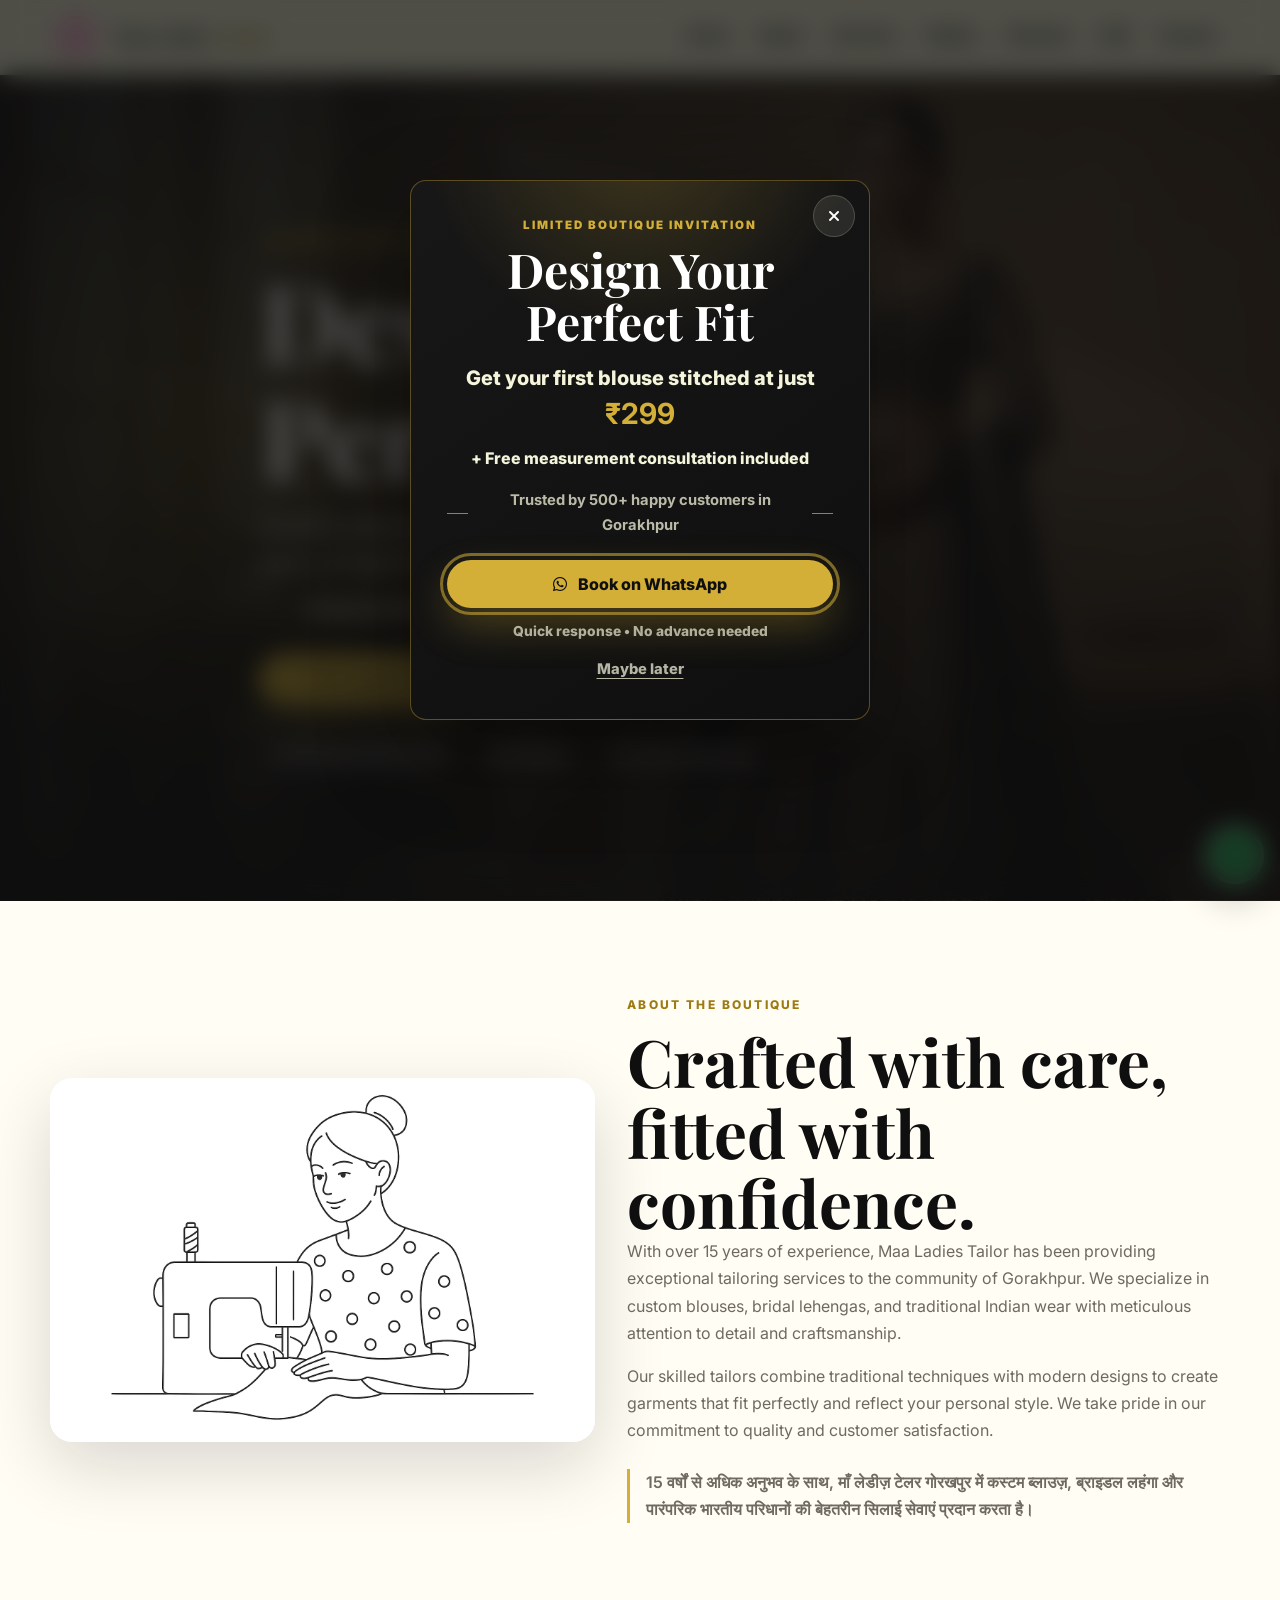
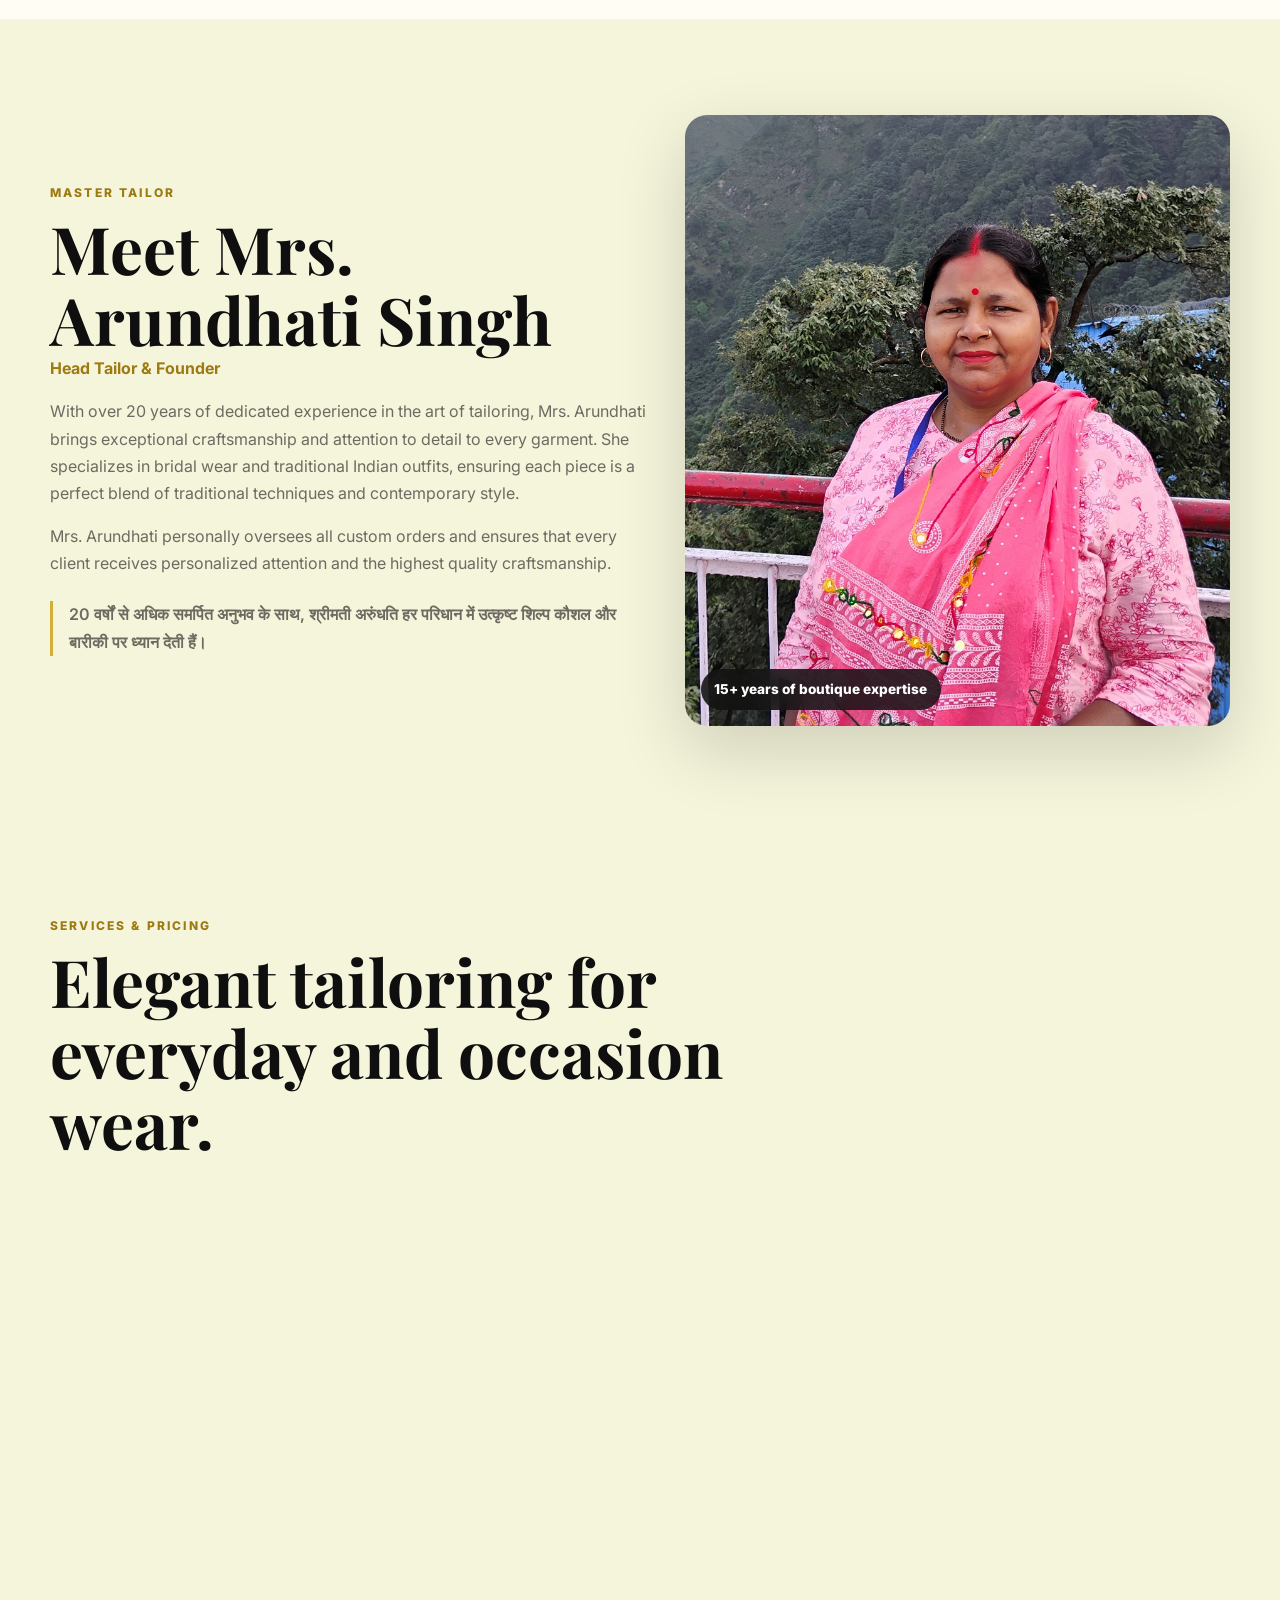
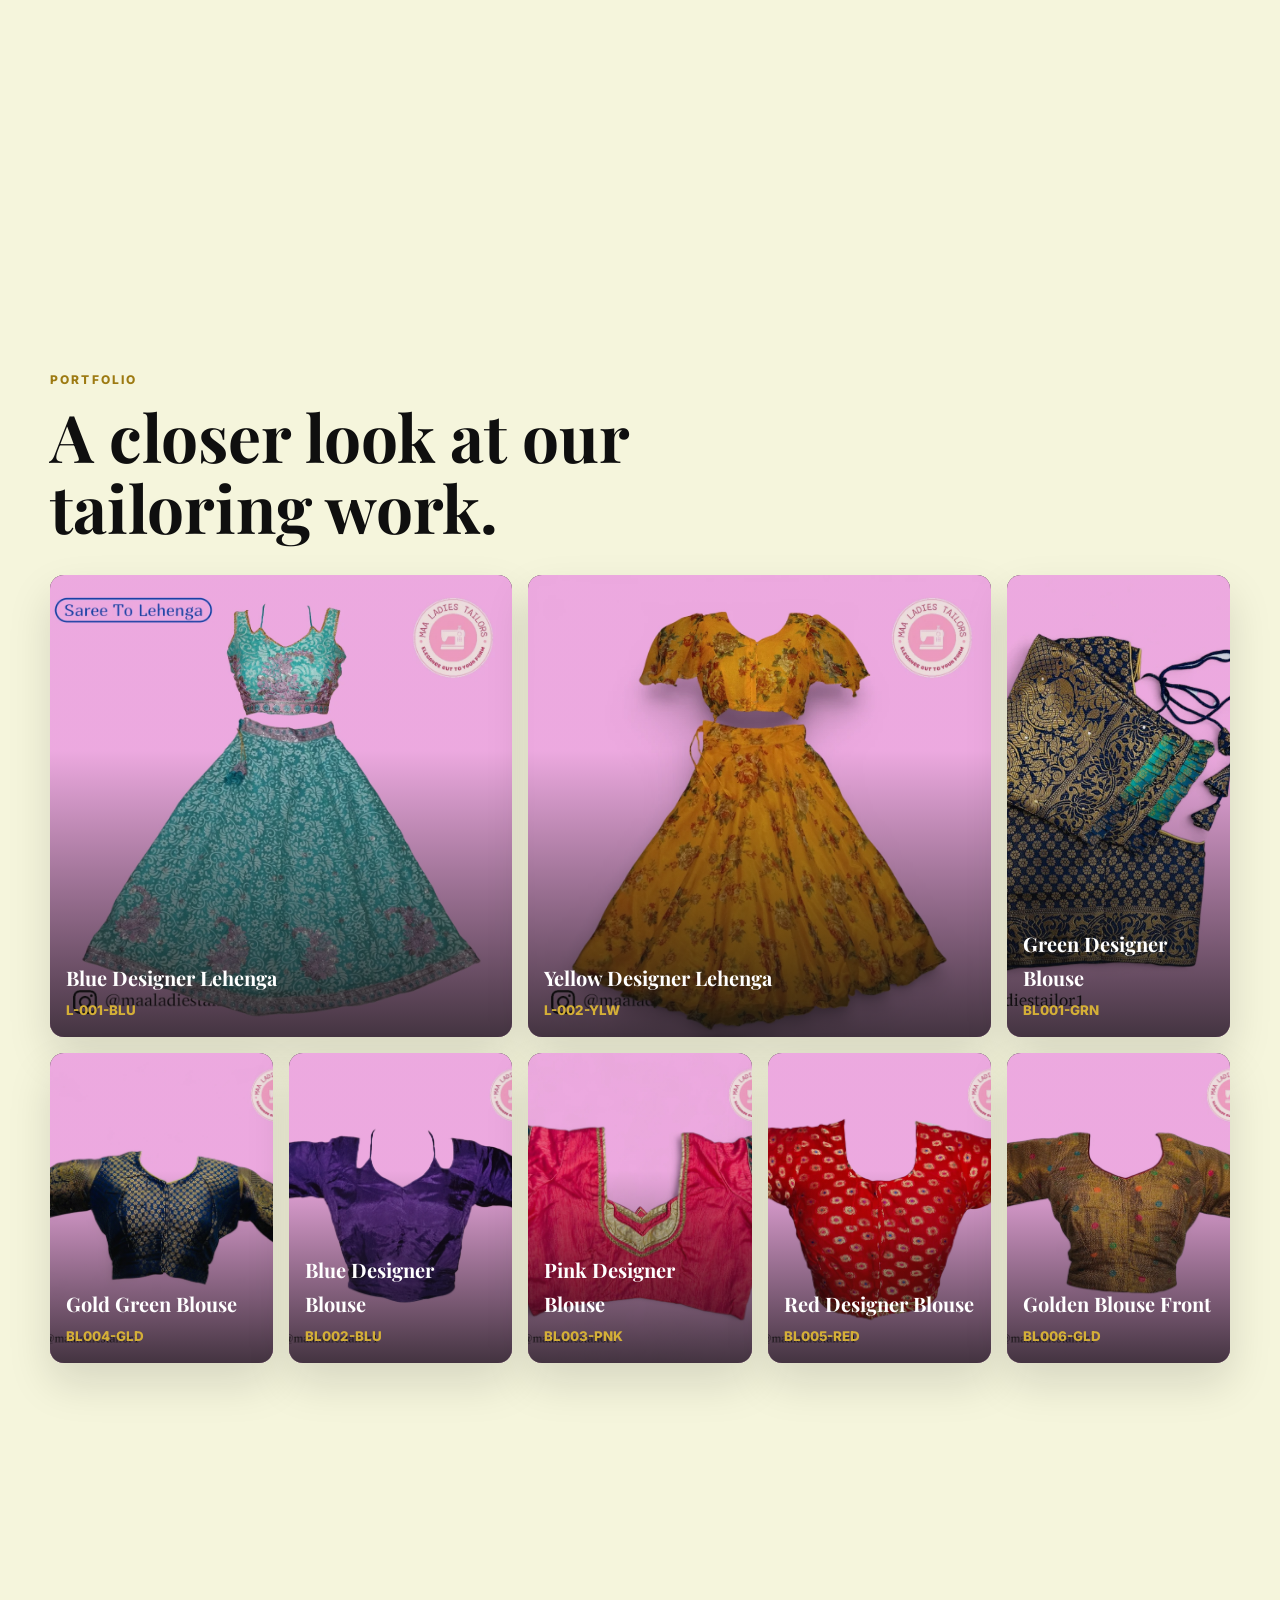
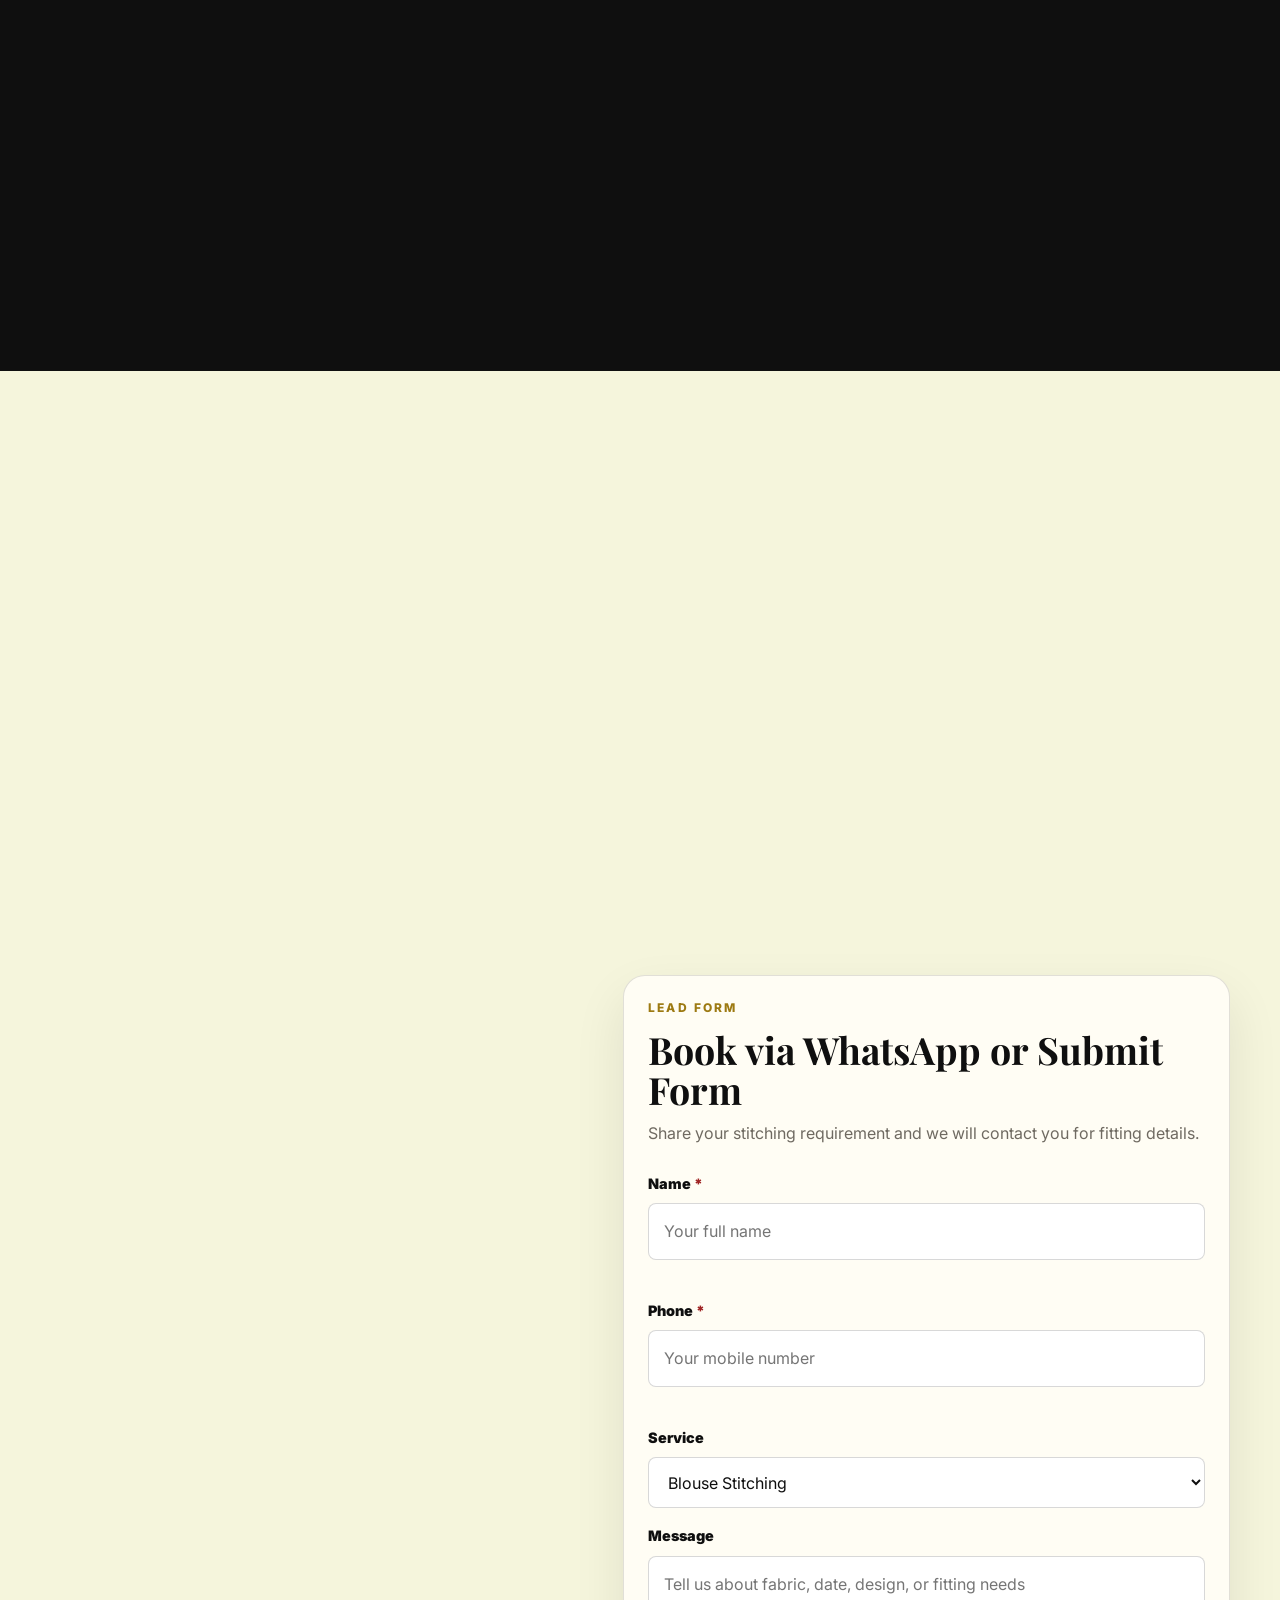
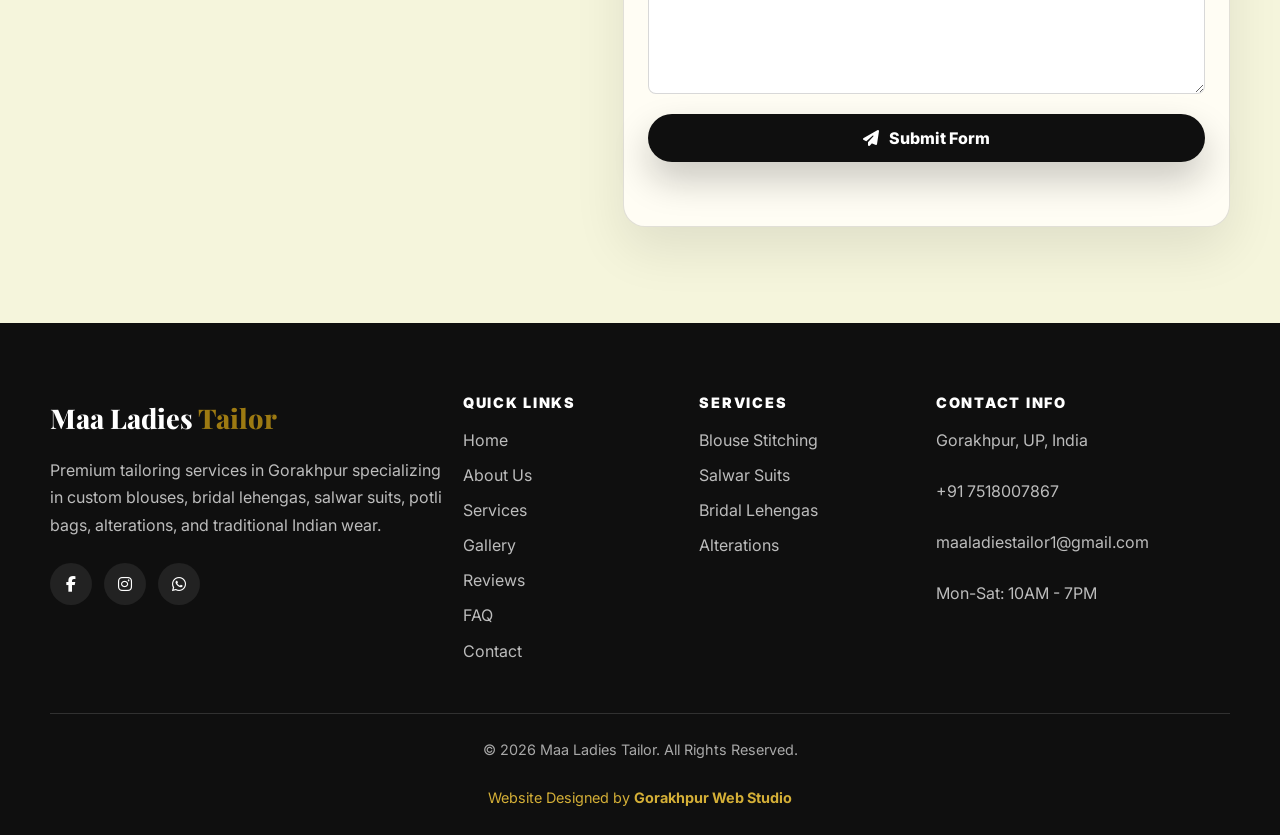
==== index.html @ 2b7ec6d3 "Initial website project upload" ====
<!DOCTYPE html>
<html lang="en-IN">

<head>
    <meta charset="UTF-8">
    <meta name="viewport" content="width=device-width, initial-scale=1.0">
    <meta name="description" content="Maa Ladies Tailor in Gorakhpur offers premium blouse stitching, bridal lehengas, salwar suits, potli bags, alterations, and bespoke ladies tailoring with 15+ years of trusted craftsmanship.">
    <meta name="keywords" content="Maa Ladies Tailor, ladies tailor Gorakhpur, blouse stitching, lehenga stitching, boutique tailor, dress alteration, custom tailoring Gorakhpur, bridal tailor, salwar suit stitching">
    <meta name="author" content="Maa Ladies Tailor">
    <meta name="robots" content="index, follow">
    <meta name="theme-color" content="#0f0f0f">
    <meta name="geo.region" content="IN-UP">
    <meta name="geo.placename" content="Gorakhpur">
    <meta name="geo.position" content="26.7606;83.3732">
    <meta name="ICBM" content="26.7606, 83.3732">

    <title>Maa Ladies Tailor | Premium Blouse, Lehenga & Suit Stitching in Gorakhpur</title>
    <link rel="canonical" href="https://maaladiestailor.com/">
    <link rel="icon" type="image/webp" href="photo/roundlogo.webp">
    <link rel="apple-touch-icon" href="photo/roundlogo.webp">

    <meta property="og:type" content="website">
    <meta property="og:locale" content="en_IN">
    <meta property="og:title" content="Maa Ladies Tailor | Premium Tailoring in Gorakhpur">
    <meta property="og:description" content="Custom blouses, bridal lehengas, salwar suits, potli bags, and expert alterations with 15+ years of experience in Gorakhpur.">
    <meta property="og:url" content="https://maaladiestailor.com/">
    <meta property="og:image" content="https://maaladiestailor.com/photo/banner.webp">
    <meta property="og:site_name" content="Maa Ladies Tailor">
    <meta name="twitter:card" content="summary_large_image">
    <meta name="twitter:title" content="Maa Ladies Tailor | Best Tailoring Services in Gorakhpur">
    <meta name="twitter:description" content="Expert tailoring for blouses, lehengas, salwar suits, potli bags, and more in Gorakhpur.">
    <meta name="twitter:image" content="https://maaladiestailor.com/photo/banner.webp">

    <link rel="preconnect" href="https://fonts.googleapis.com">
    <link rel="preconnect" href="https://fonts.gstatic.com" crossorigin>
    <link href="https://fonts.googleapis.com/css2?family=Inter:wght@400;500;600;700;800&family=Playfair+Display:wght@500;600;700;800&display=swap" rel="stylesheet">
    <link rel="stylesheet" href="https://cdnjs.cloudflare.com/ajax/libs/font-awesome/6.4.0/css/all.min.css">
    <link rel="stylesheet" href="styles.css">

    <script type="application/ld+json">
        {
            "@context": "https://schema.org",
            "@type": ["LocalBusiness", "ProfessionalService"],
            "@id": "https://maaladiestailor.com/#business",
            "name": "Maa Ladies Tailor",
            "alternateName": "Maa Ladies Tailoring Boutique",
            "url": "https://maaladiestailor.com/",
            "logo": "https://maaladiestailor.com/photo/roundlogo.webp",
            "image": "https://maaladiestailor.com/photo/banner.webp",
            "telephone": "+91 7518007867",
            "email": "maaladiestailor1@gmail.com",
            "priceRange": "INR INR",
            "description": "Maa Ladies Tailor in Gorakhpur offers expert stitching for blouses, lehengas, salwar suits, potli bags, bridal outfits, and alterations.",
            "address": {
                "@type": "PostalAddress",
                "streetAddress": "Gorakhpur",
                "addressLocality": "Gorakhpur",
                "addressRegion": "Uttar Pradesh",
                "postalCode": "273001",
                "addressCountry": "IN"
            },
            "geo": {
                "@type": "GeoCoordinates",
                "latitude": 26.7606,
                "longitude": 83.3732
            },
            "openingHoursSpecification": [{
                "@type": "OpeningHoursSpecification",
                "dayOfWeek": ["Monday", "Tuesday", "Wednesday", "Thursday", "Friday", "Saturday"],
                "opens": "10:00",
                "closes": "19:00"
            }],
            "areaServed": {
                "@type": "City",
                "name": "Gorakhpur"
            },
            "sameAs": [
                "https://www.instagram.com/maaladiestailor1/",
                "https://wa.me/917518007867"
            ]
        }
    </script>

    <script type="application/ld+json">
        {
            "@context": "https://schema.org",
            "@type": "FAQPage",
            "mainEntity": [
                {
                    "@type": "Question",
                    "name": "How long does blouse stitching take?",
                    "acceptedAnswer": {
                        "@type": "Answer",
                        "text": "Blouse stitching usually takes 3 to 5 working days, depending on the design, fitting needs, and current order queue."
                    }
                },
                {
                    "@type": "Question",
                    "name": "Do you offer urgent stitching?",
                    "acceptedAnswer": {
                        "@type": "Answer",
                        "text": "Yes, Maa Ladies Tailor offers urgent stitching for selected blouse, salwar suit, and alteration orders when the schedule allows."
                    }
                },
                {
                    "@type": "Question",
                    "name": "Can I bring my own design?",
                    "acceptedAnswer": {
                        "@type": "Answer",
                        "text": "Yes, you can bring your own blouse, lehenga, salwar suit, or boutique design reference. The tailor will guide you on fabric, fit, and finishing."
                    }
                },
                {
                    "@type": "Question",
                    "name": "Do you provide home measurement?",
                    "acceptedAnswer": {
                        "@type": "Answer",
                        "text": "Home measurement may be available in Gorakhpur for bridal and selected custom tailoring orders. Please contact the boutique on WhatsApp to confirm availability."
                    }
                },
                {
                    "@type": "Question",
                    "name": "What is the price range?",
                    "acceptedAnswer": {
                        "@type": "Answer",
                        "text": "Prices start from INR 349 for blouse stitching, INR 599 for custom blouse stitching, INR 129 for alterations, and INR 4,500 for bridal lehenga stitching."
                    }
                },
                {
                    "@type": "Question",
                    "name": "Do you do bridal lehenga stitching?",
                    "acceptedAnswer": {
                        "@type": "Answer",
                        "text": "Yes, Maa Ladies Tailor specializes in bridal lehenga stitching with custom fitting, detailed embroidery support, and personalized finishing."
                    }
                },
                {
                    "@type": "Question",
                    "name": "Do you stitch salwar suits and traditional wear?",
                    "acceptedAnswer": {
                        "@type": "Answer",
                        "text": "Yes, the boutique stitches salwar suits, traditional Indian outfits, custom blouses, potli bags, bridal lehengas, and also handles garment alterations."
                    }
                }
            ]
        }
    </script>

    <script>
        (function (w, d, s, l, i) {
            w[l] = w[l] || [];
            w[l].push({ "gtm.start": new Date().getTime(), event: "gtm.js" });
            var f = d.getElementsByTagName(s)[0],
                j = d.createElement(s),
                dl = l != "dataLayer" ? "&l=" + l : "";
            j.async = true;
            j.src = "https://www.googletagmanager.com/gtm.js?id=" + i + dl;
            f.parentNode.insertBefore(j, f);
        })(window, document, "script", "dataLayer", "GTM-KX9HR3B2");
    </script>
    <script async src="https://www.googletagmanager.com/gtag/js?id=G-L1SFDKKHE7"></script>
    <script>
        window.dataLayer = window.dataLayer || [];
        function gtag() { dataLayer.push(arguments); }
        gtag("js", new Date());
        gtag("config", "G-L1SFDKKHE7");
    </script>
</head>

<body>
    <noscript>
        <style>
            .site-loader {
                display: none !important;
            }
        </style>
        <iframe src="https://www.googletagmanager.com/ns.html?id=GTM-KX9HR3B2" height="0" width="0" style="display:none;visibility:hidden" title="Google Tag Manager"></iframe>
    </noscript>

    <div class="site-loader" id="siteLoader" role="status" aria-live="polite" aria-label="Maa Ladies Tailor website loading">
        <div class="loader-card">
            <div class="stitch-loader" aria-hidden="true">
                <span class="stitch-needle"></span>
                <span class="stitch-line"></span>
                <span class="stitch-thread"></span>
            </div>
            <p class="loader-brand">Maa Ladies Tailor</p>
            <p class="loader-copy">Crafting your perfect fit</p>
        </div>
    </div>

    <a class="skip-link" href="#main">Skip to main content</a>

    <header class="site-header" id="header">
        <div class="container header-inner">
            <a href="#home" class="brand" aria-label="Maa Ladies Tailor home">
                <img src="photo/roundlogo.webp" alt="Maa Ladies Tailor logo" width="56" height="56">
                <span>Maa Ladies <strong>Tailor</strong></span>
            </a>

            <button class="menu-toggle" id="mobileMenuBtn" type="button" aria-label="Open navigation menu" aria-expanded="false" aria-controls="navMenu">
                <i class="fa-solid fa-bars" aria-hidden="true"></i>
            </button>

            <nav class="site-nav" aria-label="Primary navigation">
                <ul id="navMenu">
                    <li><a href="#home">Home</a></li>
                    <li><a href="#about">About</a></li>
                    <li><a href="#services">Services</a></li>
                    <li><a href="#gallery">Gallery</a></li>
                    <li><a href="#testimonials">Reviews</a></li>
                    <li><a href="#faq">FAQ</a></li>
                    <li><a href="#contact">Contact</a></li>
                </ul>
            </nav>
        </div>
    </header>

    <main id="main">
        <section class="hero" id="home" aria-labelledby="hero-title">
            <div class="hero-media" aria-hidden="true"></div>
            <div class="hero-shade" aria-hidden="true"></div>
            <div class="container hero-content reveal">
                <p class="eyebrow">Premium ladies tailoring in Gorakhpur</p>
                <h1 id="hero-title">Design Your Perfect Fit</h1>
                <p class="hero-copy">Custom stitching crafted with precision, elegance, and 20+ years of expertise.</p>
                <p class="hero-trust">Trusted by 500+ happy customers in Gorakhpur</p>
                <div class="hero-actions" aria-label="Primary actions">
                    <a class="btn btn-hero-primary whatsapp-link" href="https://wa.me/917518007867?text=Hello%2C%20I%20want%20to%20book%20an%20appointment" target="_blank" rel="noopener" aria-label="Book an appointment on WhatsApp with Maa Ladies Tailor">
                        <i class="fa-brands fa-whatsapp" aria-hidden="true"></i>
                        WhatsApp Booking
                    </a>
                    <a class="btn btn-hero-secondary" href="tel:+917518007867" aria-label="Call Maa Ladies Tailor now at +91 7518007867">
                        <i class="fa-solid fa-phone" aria-hidden="true"></i>
                        Call Now
                    </a>
                    <a class="btn btn-hero-tertiary" href="#gallery">View Designs</a>
                </div>
                <ul class="hero-highlights" aria-label="Boutique highlights">
                    <li>Free measurement check</li>
                    <li>Safe fittings</li>
                    <li>20+ years experience</li>
                </ul>
            </div>
        </section>

        <section class="section about" id="about" aria-labelledby="about-title">
            <div class="container split-layout">
                <figure class="image-frame reveal">
                    <img src="photo/womenstiching.webp" alt="Tailoring work in progress at Maa Ladies Tailor" loading="lazy">
                </figure>
                <div class="section-copy reveal">
                    <p class="eyebrow">About the boutique</p>
                    <h2 id="about-title">Crafted with care, fitted with confidence.</h2>
                    <p>With over 15 years of experience, Maa Ladies Tailor has been providing exceptional tailoring services to the community of Gorakhpur. We specialize in custom blouses, bridal lehengas, and traditional Indian wear with meticulous attention to detail and craftsmanship.</p>
                    <p>Our skilled tailors combine traditional techniques with modern designs to create garments that fit perfectly and reflect your personal style. We take pride in our commitment to quality and customer satisfaction.</p>
                    <p class="hindi-text" lang="hi">15 वर्षों से अधिक अनुभव के साथ, माँ लेडीज़ टेलर गोरखपुर में कस्टम ब्लाउज़, ब्राइडल लहंगा और पारंपरिक भारतीय परिधानों की बेहतरीन सिलाई सेवाएं प्रदान करता है।</p>
                </div>
            </div>
        </section>

        <section class="section tailor-intro" aria-labelledby="tailor-title">
            <div class="container split-layout split-layout-reverse">
                <div class="section-copy reveal">
                    <p class="eyebrow">Master tailor</p>
                    <h2 id="tailor-title">Meet Mrs. Arundhati Singh</h2>
                    <p class="lead">Head Tailor & Founder</p>
                    <p>With over 20 years of dedicated experience in the art of tailoring, Mrs. Arundhati brings exceptional craftsmanship and attention to detail to every garment. She specializes in bridal wear and traditional Indian outfits, ensuring each piece is a perfect blend of traditional techniques and contemporary style.</p>
                    <p>Mrs. Arundhati personally oversees all custom orders and ensures that every client receives personalized attention and the highest quality craftsmanship.</p>
                    <p class="hindi-text" lang="hi">20 वर्षों से अधिक समर्पित अनुभव के साथ, श्रीमती अरुंधति हर परिधान में उत्कृष्ट शिल्प कौशल और बारीकी पर ध्यान देती हैं।</p>
                </div>
                <figure class="image-frame reveal">
                    <img src="photo/mummaimage.webp" alt="Mrs. Arundhati Singh, head tailor and founder of Maa Ladies Tailor" loading="lazy">
                    <figcaption>15+ years of boutique expertise</figcaption>
                </figure>
            </div>
        </section>

        <section class="section services" id="services" aria-labelledby="services-title">
            <div class="container">
                <div class="section-heading reveal">
                    <p class="eyebrow">Services & pricing</p>
                    <h2 id="services-title">Elegant tailoring for everyday and occasion wear.</h2>
                </div>
                <div class="service-grid">
                    <article class="service-card reveal">
                        <i class="fa-solid fa-shirt" aria-hidden="true"></i>
                        <h3>Blouse Stitching</h3>
                        <p>Blouses with perfect fit and new designs</p>
                        <strong>&#8377;349 - &#8377;799</strong>
                    </article>
                    <article class="service-card reveal">
                        <i class="fa-solid fa-ruler-combined" aria-hidden="true"></i>
                        <h3>Custom Blouse Stitching</h3>
                        <p>Custom blouses with perfect fit and personalized designs</p>
                        <strong>&#8377;599 - &#8377;1,199</strong>
                    </article>
                    <article class="service-card reveal">
                        <i class="fa-solid fa-scissors" aria-hidden="true"></i>
                        <h3>Alterations</h3>
                        <p>Professional garment alterations and adjustments</p>
                        <strong>&#8377;129+</strong>
                    </article>
                    <article class="service-card reveal">
                        <i class="fa-solid fa-person-dress" aria-hidden="true"></i>
                        <h3>Salwar Suit</h3>
                        <p>Elegant salwar suits with custom fitting and designs</p>
                        <strong>&#8377;599 - &#8377;2,000</strong>
                    </article>
                    <article class="service-card reveal">
                        <i class="fa-solid fa-gem" aria-hidden="true"></i>
                        <h3>Potli Bag</h3>
                        <p>Exquisite Potli Bag with detailed embroidery</p>
                        <strong>&#8377;349+</strong>
                    </article>
                    <article class="service-card reveal">
                        <i class="fa-solid fa-crown" aria-hidden="true"></i>
                        <h3>Bridal Lehenga</h3>
                        <p>Exquisite bridal lehengas with detailed embroidery</p>
                        <strong>&#8377;4,500+</strong>
                    </article>
                </div>
            </div>
        </section>

        <section class="section gallery" id="gallery" aria-labelledby="gallery-title">
            <div class="container">
                <div class="section-heading reveal">
                    <p class="eyebrow">Portfolio</p>
                    <h2 id="gallery-title">A closer look at our tailoring work.</h2>
                </div>
                <div class="gallery-grid">
                    <button class="gallery-item reveal" type="button" data-full="photo/main/bluelehenga.webp" data-title="Blue Designer Lehenga" data-sku="L-001-BLU">
                        <img src="photo/main/bluelehenga.webp" alt="Blue designer lehenga made from saree fabric" loading="lazy">
                        <span><strong>Blue Designer Lehenga</strong><small>L-001-BLU</small></span>
                    </button>
                    <button class="gallery-item reveal" type="button" data-full="photo/main/yellowlehenga.webp" data-title="Yellow Designer Lehenga" data-sku="L-002-YLW">
                        <img src="photo/main/yellowlehenga.webp" alt="Yellow designer lehenga made from saree fabric" loading="lazy">
                        <span><strong>Yellow Designer Lehenga</strong><small>L-002-YLW</small></span>
                    </button>
                    <button class="gallery-item reveal" type="button" data-full="photo/main/greenblouseside.webp" data-title="Green Designer Blouse" data-sku="BL001-GRN">
                        <img src="photo/main/greenblouseside.webp" alt="Green designer blouse side view" loading="lazy">
                        <span><strong>Green Designer Blouse</strong><small>BL001-GRN</small></span>
                    </button>
                    <button class="gallery-item reveal" type="button" data-full="photo/main/greenblousef.webp" data-title="Gold Green Blouse" data-sku="BL004-GLD">
                        <img src="photo/main/greenblousef.webp" alt="Gold green blouse front view" loading="lazy">
                        <span><strong>Gold Green Blouse</strong><small>BL004-GLD</small></span>
                    </button>
                    <button class="gallery-item reveal" type="button" data-full="photo/main/blueblouseF.webp" data-title="Blue Designer Blouse" data-sku="BL002-BLU">
                        <img src="photo/main/blueblouseF.webp" alt="Blue designer blouse front view" loading="lazy">
                        <span><strong>Blue Designer Blouse</strong><small>BL002-BLU</small></span>
                    </button>
                    <button class="gallery-item reveal" type="button" data-full="photo/main/pinkblouse3b.webp" data-title="Pink Designer Blouse" data-sku="BL003-PNK">
                        <img src="photo/main/pinkblouse3b.webp" alt="Pink designer blouse back view" loading="lazy">
                        <span><strong>Pink Designer Blouse</strong><small>BL003-PNK</small></span>
                    </button>
                    <button class="gallery-item reveal" type="button" data-full="photo/main/redblouse2f.webp" data-title="Red Designer Blouse" data-sku="BL005-RED">
                        <img src="photo/main/redblouse2f.webp" alt="Red designer blouse front design" loading="lazy">
                        <span><strong>Red Designer Blouse</strong><small>BL005-RED</small></span>
                    </button>
                    <button class="gallery-item reveal" type="button" data-full="photo/main/goldenblousef.webp" data-title="Golden Blouse Front" data-sku="BL006-GLD">
                        <img src="photo/main/goldenblousef.webp" alt="Golden blouse front design" loading="lazy">
                        <span><strong>Golden Blouse Front</strong><small>BL006-GLD</small></span>
                    </button>
                    <button class="gallery-item reveal" type="button" data-full="photo/main/redblouse3b.webp" data-title="Red Designer Blouse Back" data-sku="BL007-RED">
                        <img src="photo/main/redblouse3b.webp" alt="Red designer blouse back design" loading="lazy">
                        <span><strong>Red Designer Blouse Back</strong><small>BL007-RED</small></span>
                    </button>
                    <button class="gallery-item reveal" type="button" data-full="photo/main/redblouseback.webp" data-title="Red Designer Blouse Back" data-sku="BL008-RED">
                        <img src="photo/main/redblouseback.webp" alt="Red designer blouse back with detailed work" loading="lazy">
                        <span><strong>Red Designer Blouse Back</strong><small>BL008-RED</small></span>
                    </button>
                </div>
                <div class="gallery-actions reveal">
                    <button id="openBlousePopup" class="btn btn-primary" type="button">
                        <i class="fa-solid fa-images" aria-hidden="true"></i>
                        Show More Blouse Designs
                    </button>
                </div>
            </div>
        </section>

        <section class="section testimonials" id="testimonials" aria-labelledby="reviews-title">
            <div class="container">
                <div class="section-heading reveal">
                    <p class="eyebrow">Customer reviews</p>
                    <h2 id="reviews-title">Loved for fit, detail and trust.</h2>
                </div>
                <div class="testimonial-grid">
                    <article class="testimonial-card reveal">
                        <div class="stars" aria-label="5 out of 5 stars">
                            <i class="fa-solid fa-star" aria-hidden="true"></i>
                            <i class="fa-solid fa-star" aria-hidden="true"></i>
                            <i class="fa-solid fa-star" aria-hidden="true"></i>
                            <i class="fa-solid fa-star" aria-hidden="true"></i>
                            <i class="fa-solid fa-star" aria-hidden="true"></i>
                        </div>
                        <p>"Maa Ladies Tailor stitched my wedding lehenga and it was absolutely stunning! The attention to detail and craftsmanship was exceptional. The fit was perfect and I received so many compliments."</p>
                        <h3>Priya Sharma</h3>
                        <span>Bride</span>
                    </article>
                    <article class="testimonial-card reveal">
                        <div class="stars" aria-label="5 out of 5 stars">
                            <i class="fa-solid fa-star" aria-hidden="true"></i>
                            <i class="fa-solid fa-star" aria-hidden="true"></i>
                            <i class="fa-solid fa-star" aria-hidden="true"></i>
                            <i class="fa-solid fa-star" aria-hidden="true"></i>
                            <i class="fa-solid fa-star" aria-hidden="true"></i>
                        </div>
                        <p>"I've been getting all my blouses stitched from Maa Tailors for years. They understand exactly what I want and the fit is always perfect. Highly recommend their services!"</p>
                        <h3>Anjali Singh</h3>
                        <span>Regular Customer</span>
                    </article>
                    <article class="testimonial-card reveal">
                        <div class="stars" aria-label="4.5 out of 5 stars">
                            <i class="fa-solid fa-star" aria-hidden="true"></i>
                            <i class="fa-solid fa-star" aria-hidden="true"></i>
                            <i class="fa-solid fa-star" aria-hidden="true"></i>
                            <i class="fa-solid fa-star" aria-hidden="true"></i>
                            <i class="fa-solid fa-star-half-stroke" aria-hidden="true"></i>
                        </div>
                        <p>"The team at Maa Ladies Tailor transformed my mother's old sari into a beautiful contemporary outfit. Their alteration services are excellent and reasonably priced."</p>
                        <h3>Rahul Verma</h3>
                        <span>Satisfied Customer</span>
                    </article>
                </div>
            </div>
        </section>

        <section class="section faq" id="faq" aria-labelledby="faq-title">
            <div class="container">
                <div class="section-heading reveal">
                    
                    <p class="eyebrow">Frequently asked questions</p>
                    <h2 id="faq-title">Everything to know before your fitting.</h2>
                </div>

                <div class="faq-list reveal">
                    <article class="faq-item">
                        <h3>
                            <button class="faq-question" type="button" id="faq-question-1" aria-expanded="true" aria-controls="faq-answer-1">
                                How long does blouse stitching take?
                                <i class="fa-solid fa-plus" aria-hidden="true"></i>
                            </button>
                        </h3>
                        <div class="faq-answer active" id="faq-answer-1" role="region" aria-labelledby="faq-question-1">
                            <p>Blouse stitching usually takes 3 to 5 working days, depending on the design, fitting needs, and current order queue.</p>
                        </div>
                    </article>

                    <article class="faq-item">
                        <h3>
                            <button class="faq-question" type="button" id="faq-question-2" aria-expanded="false" aria-controls="faq-answer-2">
                                Do you offer urgent stitching?
                                <i class="fa-solid fa-plus" aria-hidden="true"></i>
                            </button>
                        </h3>
                        <div class="faq-answer" id="faq-answer-2" role="region" aria-labelledby="faq-question-2">
                            <p>Yes. Maa Ladies Tailor offers urgent stitching for selected blouse, salwar suit, and alteration orders when the schedule allows. WhatsApp us with your date and design.</p>
                        </div>
                    </article>

                    <article class="faq-item">
                        <h3>
                            <button class="faq-question" type="button" id="faq-question-3" aria-expanded="false" aria-controls="faq-answer-3">
                                Can I bring my own design?
                                <i class="fa-solid fa-plus" aria-hidden="true"></i>
                            </button>
                        </h3>
                        <div class="faq-answer" id="faq-answer-3" role="region" aria-labelledby="faq-question-3">
                            <p>Absolutely. You can bring a photo, sketch, blouse sample, saree fabric, lehenga idea, or boutique reference. We will guide you on fit, fabric behavior, and finishing.</p>
                        </div>
                    </article>

                    <article class="faq-item">
                        <h3>
                            <button class="faq-question" type="button" id="faq-question-4" aria-expanded="false" aria-controls="faq-answer-4">
                                Do you provide home measurement?
                                <i class="fa-solid fa-plus" aria-hidden="true"></i>
                            </button>
                        </h3>
                        <div class="faq-answer" id="faq-answer-4" role="region" aria-labelledby="faq-question-4">
                            <p>Home measurement may be available in Gorakhpur for bridal and selected custom tailoring orders. Please confirm availability through WhatsApp before booking.</p>
                        </div>
                    </article>

                    <article class="faq-item">
                        <h3>
                            <button class="faq-question" type="button" id="faq-question-5" aria-expanded="false" aria-controls="faq-answer-5">
                                What is the price range?
                                <i class="fa-solid fa-plus" aria-hidden="true"></i>
                            </button>
                        </h3>
                        <div class="faq-answer" id="faq-answer-5" role="region" aria-labelledby="faq-question-5">
                            <p>Blouse stitching starts from &#8377;349, custom blouse stitching from &#8377;599, alterations from &#8377;129, salwar suits from &#8377;599, and bridal lehengas from &#8377;4,500.</p>
                        </div>
                    </article>

                    <article class="faq-item">
                        <h3>
                            <button class="faq-question" type="button" id="faq-question-6" aria-expanded="false" aria-controls="faq-answer-6">
                                Do you do bridal lehenga stitching?
                                <i class="fa-solid fa-plus" aria-hidden="true"></i>
                            </button>
                        </h3>
                        <div class="faq-answer" id="faq-answer-6" role="region" aria-labelledby="faq-question-6">
                            <p>Yes. We specialize in bridal lehenga stitching with personalized fitting, embroidery detailing support, blouse coordination, and occasion-ready finishing.</p>
                        </div>
                    </article>

                    <article class="faq-item">
                        <h3>
                            <button class="faq-question" type="button" id="faq-question-7" aria-expanded="false" aria-controls="faq-answer-7">
                                Do you stitch salwar suits and traditional wear?
                                <i class="fa-solid fa-plus" aria-hidden="true"></i>
                            </button>
                        </h3>
                        <div class="faq-answer" id="faq-answer-7" role="region" aria-labelledby="faq-question-7">
                            <p>Yes. We stitch salwar suits, traditional Indian outfits, custom blouses, potli bags, bridal lehengas, and also handle professional garment alterations.</p>
                        </div>
                    </article>
                </div>
            </div>
        </section>

        <section class="section contact" id="contact" aria-labelledby="contact-title">
            <div class="container">
                <div class="section-heading reveal">
                    <p class="eyebrow">Visit or message us</p>
                    <h2 id="contact-title">Book a fitting for your next custom piece.</h2>
                </div>
                <div class="contact-layout">
                    <div class="contact-panel reveal">
                        <article class="contact-item">
                            <i class="fa-solid fa-location-dot" aria-hidden="true"></i>
                            <div>
                                <h3>Address</h3>
                                <p>Gorakhpur, Uttar Pradesh, India</p>
                            </div>
                        </article>
                        <article class="contact-item">
                            <i class="fa-solid fa-phone" aria-hidden="true"></i>
                            <div>
                                <h3>Phone</h3>
                                <p><a href="tel:+917518007867">+91 7518007867</a></p>
                            </div>
                        </article>
                        <article class="contact-item">
                            <i class="fa-solid fa-envelope" aria-hidden="true"></i>
                            <div>
                                <h3>Email</h3>
                                <p><a href="mailto:maaladiestailor1@gmail.com">maaladiestailor1@gmail.com</a></p>
                            </div>
                        </article>
                        <article class="contact-item">
                            <i class="fa-solid fa-clock" aria-hidden="true"></i>
                            <div>
                                <h3>Working Hours</h3>
                                <p>Monday - Saturday: 10AM - 7PM</p>
                                <p>Sunday: Closed</p>
                            </div>
                        </article>
                        <a class="btn btn-primary whatsapp-link" href="https://wa.me/917518007867?text=Hello%2C%20I%20want%20to%20contact%20you%20for%20tailoring" target="_blank" rel="noopener">
                            <i class="fa-brands fa-whatsapp" aria-hidden="true"></i>
                            Book via WhatsApp
                        </a>
                    </div>

                    <div class="contact-embeds">
                        <div class="map-card reveal">
                            <iframe src="https://www.google.com/maps/embed?pb=!1m18!1m12!1m3!1d3561.9640648930203!2d83.37296706723389!3d26.777415386614532!2m3!1f0!2f0!3f0!3m2!1i1024!2i768!4f13.1!3m3!1m2!1s0x399145b4c2ababc7%3A0xd1aeb9b5c7d331fb!2sMaaLadiesTailor!5e0!3m2!1sen!2sin!4v1758476009462!5m2!1sen!2sin" loading="lazy" title="Maa Ladies Tailor location on Google Maps" allowfullscreen></iframe>
                        </div>
                        <div class="form-card reveal">
                            <p class="eyebrow">Lead form</p>
                            <h3>Book via WhatsApp or Submit Form</h3>
                            <p class="form-intro">Share your stitching requirement and we will contact you for fitting details.</p>

                            <form class="lead-form" id="leadForm" novalidate>
                                <div class="form-field">
                                    <label for="leadName">Name <span aria-hidden="true">*</span></label>
                                    <input type="text" id="leadName" name="name" autocomplete="name" required placeholder="Your full name" aria-describedby="leadNameError">
                                    <small class="field-error" id="leadNameError"></small>
                                </div>

                                <div class="form-field">
                                    <label for="leadPhone">Phone <span aria-hidden="true">*</span></label>
                                    <input type="tel" id="leadPhone" name="phone" autocomplete="tel" inputmode="tel" required placeholder="Your mobile number" aria-describedby="leadPhoneError">
                                    <small class="field-error" id="leadPhoneError"></small>
                                </div>

                                <div class="form-field">
                                    <label for="leadService">Service</label>
                                    <select id="leadService" name="service">
                                        <option value="Blouse Stitching">Blouse Stitching</option>
                                        <option value="Custom Blouse Stitching">Custom Blouse Stitching</option>
                                        <option value="Bridal Lehenga">Bridal Lehenga</option>
                                        <option value="Salwar Suit">Salwar Suit</option>
                                        <option value="Alteration">Alteration</option>
                                        <option value="Potli Bag">Potli Bag</option>
                                        <option value="Other">Other</option>
                                    </select>
                                </div>

                                <div class="form-field">
                                    <label for="leadMessage">Message</label>
                                    <textarea id="leadMessage" name="message" rows="4" placeholder="Tell us about fabric, date, design, or fitting needs"></textarea>
                                </div>

                                <button class="btn btn-primary form-submit" id="leadSubmit" type="submit">
                                    <i class="fa-solid fa-paper-plane" aria-hidden="true"></i>
                                    Submit Form
                                </button>
                                <p class="form-status" id="leadFormStatus" role="status" aria-live="polite"></p>
                            </form>
                        </div>
                    </div>
                </div>
            </div>
        </section>
    </main>

    <div id="blousePopup" class="modal" role="dialog" aria-modal="true" aria-labelledby="popupTitle" aria-hidden="true">
        <div class="modal-panel" role="document">
            <button class="modal-close" id="closeBlousePopup" type="button" aria-label="Close blouse collection">
                <i class="fa-solid fa-xmark" aria-hidden="true"></i>
            </button>
            <p class="eyebrow">Blouse collection</p>
            <h2 id="popupTitle">More blouse designs</h2>
            <div class="blouse-grid" id="blouseGrid"></div>
        </div>
    </div>

    <div id="lightbox" class="lightbox" role="dialog" aria-modal="true" aria-hidden="true" aria-label="Image preview">
        <button class="lightbox-close" id="closeLightbox" type="button" aria-label="Close image preview">
            <i class="fa-solid fa-xmark" aria-hidden="true"></i>
        </button>
        <figure>
            <img src="" alt="" id="lightboxImage">
            <figcaption id="lightboxCaption"></figcaption>
        </figure>
    </div>

    <div class="offer-modal" id="offerModal" role="dialog" aria-modal="true" aria-labelledby="offerTitle" aria-describedby="offerDescription" aria-hidden="true">
        <div class="offer-panel" role="document">
            <button class="offer-close" id="closeOfferModal" type="button" aria-label="Close offer popup">
                <i class="fa-solid fa-xmark" aria-hidden="true"></i>
            </button>

            <p class="offer-kicker">Limited boutique invitation</p>
            <h2 id="offerTitle">Design Your Perfect Fit</h2>
            <p class="offer-price">Get your first blouse stitched at just <strong>&#8377;299</strong></p>
            <p class="offer-bonus">+ Free measurement consultation included</p>
            <p class="offer-trust" id="offerDescription">Trusted by 500+ happy customers in Gorakhpur</p>

            <a class="btn offer-cta whatsapp-link" href="https://wa.me/917518007867?text=Hello%2C%20I%20want%20to%20book%20blouse%20stitching%20offer" target="_blank" rel="noopener" aria-label="Book blouse stitching offer on WhatsApp">
                <i class="fa-brands fa-whatsapp" aria-hidden="true"></i>
                Book on WhatsApp
            </a>
            <p class="offer-cta-note">Quick response &bull; No advance needed</p>

            <button class="offer-later" id="offerMaybeLater" type="button">Maybe later</button>
        </div>
    </div>

    <a class="whatsapp-float whatsapp-link" id="whatsappFloat" href="https://wa.me/917518007867?text=Hello%2C%20I%20want%20to%20book%20an%20appointment" target="_blank" rel="noopener" aria-label="Chat with Maa Ladies Tailor on WhatsApp">
        <i class="fa-brands fa-whatsapp" aria-hidden="true"></i>
    </a>

    <a class="call-float" href="tel:+917518007867" aria-label="Call Maa Ladies Tailor now at +91 7518007867">
        <i class="fa-solid fa-phone" aria-hidden="true"></i>
        <span>Call Now</span>
    </a>

    <footer class="site-footer">
        <div class="container footer-grid">
            <div>
                <a href="#home" class="footer-logo">Maa Ladies <span>Tailor</span></a>
                <p>Premium tailoring services in Gorakhpur specializing in custom blouses, bridal lehengas, salwar suits, potli bags, alterations, and traditional Indian wear.</p>
                <div class="social-links">
                    <a href="#" aria-label="Facebook"><i class="fa-brands fa-facebook-f" aria-hidden="true"></i></a>
                    <a href="https://www.instagram.com/maaladiestailor1/" target="_blank" rel="noopener" aria-label="Instagram"><i class="fa-brands fa-instagram" aria-hidden="true"></i></a>
                    <a href="https://wa.me/917518007867" target="_blank" rel="noopener" aria-label="WhatsApp"><i class="fa-brands fa-whatsapp" aria-hidden="true"></i></a>
                </div>
            </div>
            <nav class="footer-links" aria-label="Footer navigation">
                <h2>Quick Links</h2>
                <a href="#home">Home</a>
                <a href="#about">About Us</a>
                <a href="#services">Services</a>
                <a href="#gallery">Gallery</a>
                <a href="#testimonials">Reviews</a>
                <a href="#faq">FAQ</a>
                <a href="#contact">Contact</a>
            </nav>
            <nav class="footer-links" aria-label="Service links">
                <h2>Services</h2>
                <a href="#services">Blouse Stitching</a>
                <a href="#services">Salwar Suits</a>
                <a href="#services">Bridal Lehengas</a>
                <a href="#services">Alterations</a>
            </nav>
            <div class="footer-links">
                <h2>Contact Info</h2>
                <p>Gorakhpur, UP, India</p>
                <p><a href="tel:+917518007867">+91 7518007867</a></p>
                <p><a href="mailto:maaladiestailor1@gmail.com">maaladiestailor1@gmail.com</a></p>
                <p>Mon-Sat: 10AM - 7PM</p>
            </div>
        </div>
       <div class="container footer-bottom">
    <p>&copy; 2026 Maa Ladies Tailor. All Rights Reserved.</p>

    <p>
        <a href="https://gorakhpurwebstudio.in"
           target="_blank"
           rel="noopener"
           aria-label="Visit Gorakhpur Web Studio website">
           Website Designed by <strong>Gorakhpur Web Studio</strong>
        </a>
    </p>
</div>
    </footer>

    <script src="script.js" defer></script>
</body>

</html>
---- styles.css ----
:root {
    --color-black: #0f0f0f;
    --color-ink: #1f1d19;
    --color-muted: #6f6a61;
    --color-gold: #d4af37;
    --color-gold-dark: #9d7a12;
    --color-beige: #f5f5dc;
    --color-ivory: #fffdf4;
    --color-white: #ffffff;
    --color-line: rgba(15, 15, 15, 0.12);
    --color-shadow: rgba(15, 15, 15, 0.14);
    --font-heading: "Playfair Display", Georgia, serif;
    --font-body: "Inter", Arial, sans-serif;
    --radius-sm: 8px;
    --radius-md: 14px;
    --radius-lg: 22px;
    --container: 1180px;
    --space-1: 0.5rem;
    --space-2: 0.75rem;
    --space-3: 1rem;
    --space-4: 1.5rem;
    --space-5: 2rem;
    --space-6: 3rem;
    --space-7: 4.5rem;
    --space-8: 6rem;
    --transition: 180ms ease;
}

* {
    box-sizing: border-box;
}

html {
    scroll-behavior: smooth;
    scroll-padding-top: 86px;
    overflow-x: clip;
}

body {
    margin: 0;
    background: var(--color-beige);
    color: var(--color-ink);
    font-family: var(--font-body);
    font-size: 16px;
    line-height: 1.7;
    overflow-x: hidden;
    text-rendering: optimizeLegibility;
}

body.menu-open,
body.modal-open {
    overflow: hidden;
}

.site-loader {
    position: fixed;
    inset: 0;
    z-index: 3000;
    display: grid;
    place-items: center;
    background:
        radial-gradient(circle at 50% 45%, rgba(212, 175, 55, 0.13), transparent 34%),
        var(--color-black);
    color: var(--color-beige);
    opacity: 1;
    visibility: visible;
    transition: opacity 420ms ease, visibility 420ms ease;
}

.site-loader.is-hidden {
    opacity: 0;
    visibility: hidden;
    pointer-events: none;
}

.loader-card {
    display: grid;
    justify-items: center;
    gap: 0.85rem;
    width: min(100% - 2rem, 360px);
    text-align: center;
}

.stitch-loader {
    position: relative;
    width: min(68vw, 260px);
    height: 42px;
}

.stitch-line,
.stitch-thread {
    position: absolute;
    left: 0;
    right: 0;
    top: 50%;
    height: 1px;
    transform: translateY(-50%);
}

.stitch-line {
    background-image: linear-gradient(90deg, rgba(245, 245, 220, 0.28) 45%, transparent 45%);
    background-size: 14px 1px;
}

.stitch-thread {
    background: var(--color-gold);
    box-shadow: 0 0 18px rgba(212, 175, 55, 0.42);
    transform: translateY(-50%) scaleX(0);
    transform-origin: left;
    animation: stitchDraw 1.35s cubic-bezier(0.65, 0, 0.35, 1) forwards;
}

.stitch-needle {
    position: absolute;
    left: 0;
    top: 50%;
    z-index: 1;
    width: 44px;
    height: 3px;
    border-radius: 999px;
    background: linear-gradient(90deg, var(--color-beige), var(--color-gold));
    box-shadow: 0 0 18px rgba(212, 175, 55, 0.34);
    transform: translate(-8px, -50%) rotate(-18deg);
    animation: needleStitch 1.35s cubic-bezier(0.65, 0, 0.35, 1) forwards;
}

.stitch-needle::after {
    content: "";
    position: absolute;
    right: 3px;
    top: 50%;
    width: 5px;
    height: 5px;
    border: 1px solid rgba(15, 15, 15, 0.72);
    border-radius: 50%;
    transform: translateY(-50%);
}

.loader-brand {
    color: var(--color-white);
    font-family: var(--font-heading);
    font-size: clamp(1.55rem, 8vw, 2.35rem);
    font-weight: 800;
    line-height: 1;
}

.loader-copy {
    color: rgba(245, 245, 220, 0.72);
    font-size: 0.78rem;
    font-weight: 800;
    letter-spacing: 0.18em;
    text-transform: uppercase;
}

img,
iframe {
    display: block;
    max-width: 100%;
}

img {
    height: auto;
}

a {
    color: inherit;
    text-decoration: none;
}

button,
input,
textarea,
select {
    font: inherit;
}

button {
    cursor: pointer;
}

:focus-visible {
    outline: 3px solid rgba(212, 175, 55, 0.55);
    outline-offset: 4px;
}

.skip-link {
    position: fixed;
    left: 1rem;
    top: 1rem;
    z-index: 9999;
    transform: translateY(-150%);
    background: var(--color-black);
    color: var(--color-white);
    padding: 0.75rem 1rem;
    border-radius: var(--radius-sm);
}

.skip-link:focus {
    transform: translateY(0);
}

.container {
    width: min(100% - 2rem, var(--container));
    margin-inline: auto;
}

.section {
    padding: var(--space-7) 0;
}

.eyebrow {
    margin: 0 0 var(--space-2);
    color: var(--color-gold-dark);
    font-size: 0.75rem;
    font-weight: 800;
    letter-spacing: 0.18em;
    line-height: 1.4;
    text-transform: uppercase;
}

h1,
h2,
h3 {
    margin: 0;
    color: var(--color-black);
    font-family: var(--font-heading);
    line-height: 1.08;
}

h1 {
    max-width: 920px;
    font-size: clamp(2.65rem, 11vw, 6.7rem);
    letter-spacing: 0;
}

h2 {
    font-size: clamp(2rem, 7vw, 4.1rem);
    max-width: 780px;
}

h3 {
    font-size: 1.3rem;
}

p {
    margin: 0;
}

p + p {
    margin-top: 1rem;
}

.lead {
    color: var(--color-gold-dark);
    font-weight: 700;
}

.btn {
    display: inline-flex;
    align-items: center;
    justify-content: center;
    gap: 0.65rem;
    min-height: 48px;
    border: 1px solid transparent;
    border-radius: 999px;
    padding: 0.78rem 1.25rem;
    font-weight: 800;
    line-height: 1;
    text-align: center;
    transition: transform var(--transition), border-color var(--transition), background var(--transition), color var(--transition), box-shadow var(--transition);
}

.btn:hover {
    transform: translateY(-2px);
}

.btn-primary {
    background: var(--color-black);
    color: var(--color-white);
    box-shadow: 0 18px 36px rgba(15, 15, 15, 0.22);
}

.btn-primary:hover {
    background: #000;
    box-shadow: 0 22px 46px rgba(15, 15, 15, 0.28);
}

.btn-secondary {
    background: var(--color-gold);
    color: var(--color-black);
    box-shadow: 0 16px 34px rgba(157, 122, 18, 0.2);
}

.btn-call-hero {
    animation: callPulse 2.8s ease-in-out infinite;
}

.btn-ghost {
    background: rgba(255, 255, 255, 0.12);
    border-color: rgba(255, 255, 255, 0.42);
    color: var(--color-white);
}

.site-header {
    position: sticky;
    top: 0;
    z-index: 1000;
    background: rgba(245, 245, 220, 0.9);
    border-bottom: 1px solid rgba(15, 15, 15, 0.08);
    backdrop-filter: blur(18px);
    transition: box-shadow var(--transition), background var(--transition);
}

.site-header.scrolled {
    background: rgba(255, 253, 244, 0.96);
    box-shadow: 0 14px 34px rgba(15, 15, 15, 0.08);
}

.header-inner {
    display: flex;
    align-items: center;
    justify-content: flex-start;
    min-height: 74px;
    gap: var(--space-3);
}

.brand {
    display: inline-flex;
    align-items: center;
    flex: 1 1 auto;
    gap: 0.75rem;
    color: var(--color-black);
    font-family: var(--font-heading);
    font-size: 1.18rem;
    font-weight: 700;
    line-height: 1.1;
}

.brand img {
    width: 52px;
    height: 52px;
    border: 1px solid rgba(15, 15, 15, 0.12);
    border-radius: 50%;
    object-fit: cover;
}

.brand strong,
.footer-logo span {
    color: var(--color-gold-dark);
}

.menu-toggle {
    display: inline-grid;
    flex: 0 0 46px;
    margin-left: auto;
    width: 46px;
    height: 46px;
    place-items: center;
    background: var(--color-black);
    border: 0;
    border-radius: 50%;
    color: var(--color-white);
    position: relative;
    z-index: 1002;
}

.site-nav ul {
    position: fixed;
    inset: 74px 0 auto;
    z-index: 1001;
    display: grid;
    gap: 0.25rem;
    margin: 0;
    padding: var(--space-3);
    list-style: none;
    background: rgba(15, 15, 15, 0.97);
    border-bottom: 1px solid rgba(255, 255, 255, 0.12);
    transform: translateY(-125%);
    transition: transform 240ms ease;
}

.site-nav ul.active {
    transform: translateY(0);
}

.site-nav a {
    display: block;
    border-radius: var(--radius-sm);
    color: var(--color-white);
    font-weight: 800;
    padding: 0.9rem 1rem;
}

.site-nav a:hover {
    background: rgba(212, 175, 55, 0.14);
    color: var(--color-gold);
}

.hero {
    position: relative;
    min-height: calc(100svh - 74px);
    display: grid;
    align-items: center;
    overflow: hidden;
    background: var(--color-black);
    color: var(--color-white);
}

.hero-media,
.hero-shade {
    position: absolute;
    inset: 0;
}

.hero-media {
    background: url("photo/maaherobanner.webp") center / cover no-repeat;
    transform: scale(1.04);
}

.hero-shade {
    background:
        radial-gradient(circle at 18% 42%, rgba(212, 175, 55, 0.18), transparent 30%),
        linear-gradient(90deg, rgba(15, 15, 15, 0.9) 0%, rgba(15, 15, 15, 0.72) 46%, rgba(15, 15, 15, 0.35) 100%),
        linear-gradient(0deg, rgba(15, 15, 15, 0.72), rgba(15, 15, 15, 0.08) 62%);
}

.hero-content {
    position: relative;
    z-index: 1;
    max-width: 760px;
    padding: clamp(5.5rem, 12vw, 9rem) 0 clamp(4rem, 9vw, 7rem);
    animation: heroFadeIn 700ms ease both;
}

.hero h1,
.hero .eyebrow {
    color: var(--color-white);
}

.hero .eyebrow {
    color: var(--color-gold);
}

.hero-copy {
    max-width: 620px;
    margin-top: var(--space-3);
    color: rgba(255, 255, 255, 0.88);
    font-size: clamp(1.05rem, 2vw, 1.35rem);
    line-height: 1.65;
}

.hero-trust {
    display: inline-flex;
    align-items: center;
    gap: 0.55rem;
    margin-top: var(--space-3);
    color: var(--color-beige);
    font-size: 0.95rem;
    font-weight: 900;
}

.hero-trust::before {
    content: "";
    width: 34px;
    height: 1px;
    background: var(--color-gold);
}

.hero-actions,
.gallery-actions {
    display: flex;
    flex-wrap: wrap;
    gap: var(--space-2);
    margin-top: var(--space-5);
}

.btn-hero-primary {
    background: var(--color-gold);
    color: var(--color-black);
    box-shadow: 0 18px 40px rgba(212, 175, 55, 0.3);
}

.btn-hero-primary:hover {
    background: #e2bd45;
    color: var(--color-black);
    box-shadow: 0 22px 52px rgba(212, 175, 55, 0.38);
}

.btn-hero-secondary {
    background: rgba(255, 255, 255, 0.12);
    border-color: rgba(245, 245, 220, 0.5);
    color: var(--color-white);
}

.btn-hero-secondary:hover {
    background: rgba(255, 255, 255, 0.18);
    border-color: var(--color-gold);
}

.btn-hero-tertiary {
    background: transparent;
    border-color: rgba(212, 175, 55, 0.55);
    color: var(--color-beige);
}

.btn-hero-tertiary:hover {
    background: rgba(212, 175, 55, 0.12);
    color: var(--color-white);
}

.hero-highlights {
    display: flex;
    flex-wrap: wrap;
    gap: 0.65rem;
    margin: var(--space-5) 0 0;
    padding: 0;
    list-style: none;
}

.hero-highlights li {
    border: 1px solid rgba(255, 255, 255, 0.26);
    border-radius: 999px;
    color: rgba(255, 255, 255, 0.9);
    padding: 0.45rem 0.85rem;
    font-size: 0.88rem;
    font-weight: 700;
}

@keyframes heroFadeIn {
    from {
        opacity: 0;
        transform: translateY(18px);
    }

    to {
        opacity: 1;
        transform: translateY(0);
    }
}

@keyframes stitchDraw {
    0% {
        transform: translateY(-50%) scaleX(0);
    }

    100% {
        transform: translateY(-50%) scaleX(1);
    }
}

@keyframes needleStitch {
    0% {
        left: 0;
        transform: translate(-8px, -50%) rotate(-18deg);
    }

    35% {
        left: 34%;
        transform: translate(-50%, -72%) rotate(-12deg);
    }

    70% {
        left: 70%;
        transform: translate(-50%, -34%) rotate(-22deg);
    }

    100% {
        left: 100%;
        transform: translate(-36px, -50%) rotate(-18deg);
    }
}

.split-layout {
    display: grid;
    gap: var(--space-5);
}

.split-layout > *,
.contact-layout > *,
.contact-embeds > *,
.service-grid > *,
.testimonial-grid > *,
.gallery-grid > *,
.footer-grid > * {
    min-width: 0;
}

.section-copy {
    align-self: center;
}

.section-copy > p:not(.eyebrow):not(.lead),
.section-heading {
    color: var(--color-muted);
    max-width: 760px;
}

.section-heading {
    margin-bottom: var(--space-5);
}

.image-frame {
    position: relative;
    margin: 0;
    overflow: hidden;
    border-radius: var(--radius-lg);
    box-shadow: 0 24px 70px rgba(15, 15, 15, 0.16);
}

.image-frame img {
    width: 100%;
    min-height: 360px;
    object-fit: cover;
}

.image-frame figcaption {
    position: absolute;
    left: 1rem;
    bottom: 1rem;
    border-radius: 999px;
    background: rgba(15, 15, 15, 0.82);
    color: var(--color-white);
    padding: 0.55rem 0.85rem;
    font-size: 0.85rem;
    font-weight: 800;
    backdrop-filter: blur(14px);
}

.about,
.testimonials {
    background: var(--color-ivory);
}

.hindi-text {
    margin-top: var(--space-4);
    border-left: 3px solid var(--color-gold);
    padding-left: var(--space-3);
    color: var(--color-ink);
    font-weight: 600;
}

.service-grid,
.testimonial-grid,
.gallery-grid,
.blouse-grid,
.footer-grid {
    display: grid;
    gap: var(--space-3);
}

.service-grid,
.testimonial-grid {
    grid-template-columns: repeat(auto-fit, minmax(245px, 1fr));
}

.service-card {
    position: relative;
    min-height: 250px;
    overflow: hidden;
    background: var(--color-ivory);
    border: 1px solid var(--color-line);
    border-radius: var(--radius-md);
    padding: var(--space-4);
    transition: transform var(--transition), box-shadow var(--transition), border-color var(--transition);
}

.service-card::after {
    content: "";
    position: absolute;
    inset: auto 1.5rem 0;
    height: 3px;
    background: var(--color-gold);
    transform: scaleX(0);
    transform-origin: left;
    transition: transform var(--transition);
}

.service-card:hover {
    border-color: rgba(212, 175, 55, 0.55);
    box-shadow: 0 22px 48px rgba(15, 15, 15, 0.11);
    transform: translateY(-6px);
}

.service-card:hover::after {
    transform: scaleX(1);
}

.service-card i {
    display: grid;
    width: 52px;
    height: 52px;
    margin-bottom: var(--space-4);
    place-items: center;
    background: rgba(212, 175, 55, 0.14);
    border-radius: 50%;
    color: var(--color-gold-dark);
    font-size: 1.25rem;
}

.service-card p {
    margin-top: 0.75rem;
    color: var(--color-muted);
}

.service-card strong {
    display: block;
    margin-top: var(--space-4);
    color: var(--color-gold-dark);
    font-size: 1.35rem;
}

.gallery-grid {
    grid-template-columns: repeat(auto-fit, minmax(210px, 1fr));
}

.gallery-item {
    position: relative;
    min-height: 310px;
    overflow: hidden;
    border: 0;
    border-radius: var(--radius-md);
    padding: 0;
    background: var(--color-black);
    color: var(--color-white);
    box-shadow: 0 20px 44px rgba(15, 15, 15, 0.13);
}

.gallery-item img {
    width: 100%;
    height: 100%;
    min-height: 310px;
    object-fit: cover;
    transition: transform 450ms ease, opacity var(--transition);
}

.gallery-item::after {
    content: "";
    position: absolute;
    inset: 0;
    background: linear-gradient(0deg, rgba(15, 15, 15, 0.78), rgba(15, 15, 15, 0.08) 62%);
}

.gallery-item span {
    position: absolute;
    inset: auto 1rem 1rem;
    z-index: 1;
    display: grid;
    gap: 0.2rem;
    text-align: left;
}

.gallery-item strong {
    font-family: var(--font-heading);
    font-size: 1.25rem;
}

.gallery-item small {
    color: var(--color-gold);
    font-weight: 800;
}

.gallery-item:hover img {
    opacity: 0.9;
    transform: scale(1.07);
}

.gallery-actions {
    justify-content: center;
}

.testimonial-card {
    background: var(--color-white);
    border: 1px solid var(--color-line);
    border-radius: var(--radius-md);
    padding: var(--space-4);
    box-shadow: 0 18px 42px rgba(15, 15, 15, 0.08);
}

.stars {
    color: var(--color-gold-dark);
    letter-spacing: 0.08em;
    margin-bottom: var(--space-3);
}

.testimonial-card p {
    color: var(--color-muted);
    font-style: italic;
}

.testimonial-card h3 {
    margin-top: var(--space-4);
    font-size: 1.1rem;
}

.testimonial-card span {
    color: var(--color-gold-dark);
    font-size: 0.9rem;
    font-weight: 800;
}

.faq {
    background:
        linear-gradient(135deg, rgba(15, 15, 15, 0.96), rgba(15, 15, 15, 0.88)),
        var(--color-black);
    color: var(--color-white);
}

.faq .section-heading {
    color: rgba(255, 255, 255, 0.72);
}

.faq h2 {
    color: var(--color-white);
}

.faq-list {
    display: grid;
    gap: 0.85rem;
    max-width: 900px;
}

.faq-item {
    overflow: hidden;
    background: rgba(255, 255, 255, 0.06);
    border: 1px solid rgba(212, 175, 55, 0.24);
    border-radius: var(--radius-md);
    box-shadow: 0 18px 44px rgba(0, 0, 0, 0.16);
}

.faq-item h3 {
    font-family: var(--font-body);
}

.faq-question {
    display: flex;
    align-items: center;
    justify-content: space-between;
    gap: var(--space-3);
    width: 100%;
    min-height: 68px;
    background: transparent;
    border: 0;
    color: var(--color-white);
    padding: 1rem 1.1rem;
    text-align: left;
    font-weight: 900;
}

.faq-question i {
    display: grid;
    flex: 0 0 34px;
    width: 34px;
    height: 34px;
    place-items: center;
    background: rgba(212, 175, 55, 0.16);
    border-radius: 50%;
    color: var(--color-gold);
    transition: transform var(--transition), background var(--transition);
}

.faq-question[aria-expanded="true"] i {
    background: var(--color-gold);
    color: var(--color-black);
    transform: rotate(45deg);
}

.faq-answer {
    display: grid;
    grid-template-rows: 0fr;
    color: rgba(255, 255, 255, 0.74);
    transition: grid-template-rows 260ms ease;
}

.faq-answer.active {
    grid-template-rows: 1fr;
}

.faq-answer p {
    min-height: 0;
    overflow: hidden;
    padding: 0 1.1rem;
}

.faq-answer.active p {
    padding-bottom: 1.15rem;
}

.contact-layout {
    display: grid;
    gap: var(--space-4);
}

.contact-panel,
.form-card,
.map-card {
    background: var(--color-ivory);
    border: 1px solid var(--color-line);
    border-radius: var(--radius-lg);
    box-shadow: 0 22px 52px rgba(15, 15, 15, 0.09);
}

.contact-panel,
.form-card {
    padding: var(--space-4);
}

.contact-item {
    display: flex;
    gap: var(--space-3);
    padding: var(--space-3) 0;
    border-bottom: 1px solid var(--color-line);
}

.contact-item:first-child {
    padding-top: 0;
}

.contact-item:last-of-type {
    border-bottom: 0;
}

.contact-item i {
    display: grid;
    flex: 0 0 42px;
    width: 42px;
    height: 42px;
    place-items: center;
    background: rgba(212, 175, 55, 0.15);
    border-radius: 50%;
    color: var(--color-gold-dark);
}

.contact-item h3 {
    font-size: 1.05rem;
}

.contact-item p,
.footer-links p {
    color: var(--color-muted);
}

.contact-panel .btn {
    width: 100%;
    margin-top: var(--space-3);
}

.contact-embeds {
    display: grid;
    gap: var(--space-4);
}

.map-card {
    overflow: hidden;
    min-height: 280px;
}

.map-card iframe {
    width: 100%;
    height: 100%;
    min-height: 280px;
    border: 0;
}

.form-card iframe {
    width: 100%;
}

.form-card h3 {
    font-size: clamp(1.6rem, 5vw, 2.35rem);
}

.form-intro {
    margin-top: 0.65rem;
    color: var(--color-muted);
}

.lead-form {
    display: grid;
    gap: var(--space-3);
    margin-top: var(--space-4);
}

.form-field {
    display: grid;
    gap: 0.45rem;
}

.form-field label {
    color: var(--color-black);
    font-size: 0.9rem;
    font-weight: 900;
}

.form-field label span,
.field-error {
    color: #9f2323;
}

.form-field input,
.form-field select,
.form-field textarea {
    width: 100%;
    min-height: 50px;
    border: 1px solid rgba(15, 15, 15, 0.16);
    border-radius: var(--radius-sm);
    background: var(--color-white);
    color: var(--color-black);
    padding: 0.85rem 0.95rem;
    transition: border-color var(--transition), box-shadow var(--transition), background var(--transition);
}

.form-field textarea {
    min-height: 122px;
    resize: vertical;
}

.form-field input:hover,
.form-field select:hover,
.form-field textarea:hover {
    border-color: rgba(212, 175, 55, 0.65);
}

.form-field input:focus,
.form-field select:focus,
.form-field textarea:focus {
    border-color: var(--color-gold);
    box-shadow: 0 0 0 4px rgba(212, 175, 55, 0.16);
    outline: 0;
}

.form-field.is-invalid input,
.form-field.is-invalid select,
.form-field.is-invalid textarea {
    border-color: #b3261e;
    background: #fff8f8;
}

.field-error {
    min-height: 1.2em;
    font-size: 0.82rem;
    font-weight: 700;
}

.form-submit {
    width: 100%;
    margin-top: 0.25rem;
}

.form-submit:disabled {
    cursor: not-allowed;
    opacity: 0.7;
    transform: none;
}

.form-status {
    min-height: 1.5em;
    border-radius: var(--radius-sm);
    color: var(--color-muted);
    font-weight: 800;
}

.form-status.success {
    color: #16733a;
}

.form-status.error {
    color: #9f2323;
}

.modal,
.lightbox {
    position: fixed;
    inset: 0;
    z-index: 2000;
    display: none;
    align-items: center;
    justify-content: center;
    padding: 1rem;
    background: rgba(15, 15, 15, 0.78);
    backdrop-filter: blur(10px);
}

.modal.active,
.lightbox.active {
    display: flex;
}

.modal-panel {
    position: relative;
    width: min(100%, 1040px);
    max-height: 90svh;
    overflow: auto;
    background: var(--color-beige);
    border: 1px solid rgba(255, 255, 255, 0.2);
    border-radius: var(--radius-lg);
    padding: var(--space-5);
    box-shadow: 0 34px 90px rgba(0, 0, 0, 0.38);
}

.modal-close,
.lightbox-close {
    position: absolute;
    z-index: 2;
    top: 1rem;
    right: 1rem;
    display: grid;
    width: 44px;
    height: 44px;
    place-items: center;
    border: 0;
    border-radius: 50%;
    background: var(--color-black);
    color: var(--color-white);
}

.blouse-grid {
    grid-template-columns: repeat(auto-fit, minmax(170px, 1fr));
    margin-top: var(--space-4);
}

.blouse-card {
    overflow: hidden;
    background: var(--color-ivory);
    border: 1px solid var(--color-line);
    border-radius: var(--radius-md);
}

.blouse-card button {
    width: 100%;
    border: 0;
    padding: 0;
    background: transparent;
}

.blouse-card img {
    width: 100%;
    aspect-ratio: 1;
    object-fit: cover;
    transition: transform var(--transition);
}

.blouse-card:hover img {
    transform: scale(1.05);
}

.blouse-card-content {
    display: grid;
    gap: 0.45rem;
    padding: 0.9rem;
}

.blouse-card h3 {
    font-size: 1rem;
}

.blouse-card p {
    color: var(--color-muted);
    font-size: 0.86rem;
}

.blouse-card .whatsapp-btn {
    justify-self: start;
    border-radius: 999px;
    background: #25d366;
    color: var(--color-black);
    padding: 0.5rem 0.75rem;
    font-size: 0.84rem;
    font-weight: 900;
}

.lightbox figure {
    margin: 0;
    width: min(100%, 1050px);
    color: var(--color-white);
}

.lightbox img {
    width: 100%;
    max-height: 82svh;
    object-fit: contain;
    border-radius: var(--radius-md);
    background: var(--color-black);
}

.lightbox figcaption {
    margin-top: 0.75rem;
    color: var(--color-white);
    text-align: center;
    font-weight: 800;
}

.offer-modal {
    position: fixed;
    inset: 0;
    z-index: 2100;
    display: none;
    align-items: center;
    justify-content: center;
    padding: 1rem;
    background: rgba(15, 15, 15, 0.72);
    opacity: 0;
    backdrop-filter: blur(12px);
    transition: opacity 280ms ease;
}

.offer-modal.active {
    display: flex;
}

.offer-modal.visible {
    opacity: 1;
}

.offer-panel {
    position: relative;
    width: min(90vw, 460px);
    overflow: hidden;
    background:
        radial-gradient(circle at 50% -10%, rgba(212, 175, 55, 0.22), transparent 34%),
        linear-gradient(145deg, #171717, var(--color-black));
    border: 1px solid rgba(212, 175, 55, 0.38);
    border-radius: 16px;
    color: var(--color-white);
    padding: clamp(1.5rem, 5vw, 2.25rem);
    text-align: center;
    box-shadow: 0 34px 90px rgba(0, 0, 0, 0.46);
    transform: translateY(12px) scale(0.95);
    transition: transform 280ms ease;
}

.offer-modal.visible .offer-panel {
    transform: translateY(0) scale(1);
}

.offer-close {
    position: absolute;
    top: 0.85rem;
    right: 0.85rem;
    display: grid;
    width: 42px;
    height: 42px;
    place-items: center;
    background: rgba(245, 245, 220, 0.1);
    border: 1px solid rgba(245, 245, 220, 0.18);
    border-radius: 50%;
    color: var(--color-white);
}

.offer-close:hover {
    background: var(--color-gold);
    color: var(--color-black);
}

.offer-kicker {
    margin: 0 2.4rem 0.65rem;
    color: var(--color-gold);
    font-size: 0.72rem;
    font-weight: 900;
    letter-spacing: 0.18em;
    line-height: 1.45;
    text-transform: uppercase;
}

.offer-panel h2 {
    margin: 0;
    color: var(--color-white);
    font-size: clamp(2rem, 8vw, 3rem);
}

.offer-price {
    margin-top: 1rem;
    color: var(--color-beige);
    font-size: clamp(1.05rem, 4vw, 1.25rem);
    font-weight: 800;
    line-height: 1.45;
}

.offer-price strong {
    color: var(--color-gold);
    font-size: 1.45em;
}

.offer-bonus {
    margin-top: 0.65rem;
    color: var(--color-beige);
    font-weight: 800;
}

.offer-trust {
    display: inline-flex;
    align-items: center;
    justify-content: center;
    gap: 0.45rem;
    margin-top: 1rem;
    color: rgba(245, 245, 220, 0.74);
    font-size: 0.92rem;
    font-weight: 700;
}

.offer-trust::before,
.offer-trust::after {
    content: "";
    width: 22px;
    height: 1px;
    background: rgba(212, 175, 55, 0.72);
}

.offer-cta {
    width: 100%;
    margin-top: 1.35rem;
    background: var(--color-gold);
    color: var(--color-black);
    box-shadow: 0 18px 40px rgba(212, 175, 55, 0.28);
}

.offer-cta:hover {
    background: #e2bd45;
    color: var(--color-black);
}

.offer-cta-note {
    margin-top: 0.75rem;
    color: rgba(245, 245, 220, 0.68);
    font-size: 0.86rem;
    font-weight: 800;
}

.offer-later {
    display: inline-flex;
    margin-top: 0.8rem;
    background: transparent;
    border: 0;
    color: rgba(245, 245, 220, 0.72);
    font-size: 0.92rem;
    font-weight: 800;
    text-decoration: underline;
    text-underline-offset: 4px;
}

.offer-later:hover {
    color: var(--color-gold);
}

.whatsapp-float {
    position: fixed;
    right: 1rem;
    bottom: 1rem;
    z-index: 1100;
    display: grid;
    width: 58px;
    height: 58px;
    place-items: center;
    background: #25d366;
    border: 3px solid var(--color-white);
    border-radius: 50%;
    color: var(--color-black);
    box-shadow: 0 16px 34px rgba(15, 15, 15, 0.24);
    font-size: 1.65rem;
    transition: transform var(--transition), box-shadow var(--transition);
}

.whatsapp-float:hover {
    transform: translateY(-3px) scale(1.04);
    box-shadow: 0 20px 44px rgba(15, 15, 15, 0.3);
}

.call-float {
    position: fixed;
    left: 1rem;
    bottom: 1rem;
    z-index: 1100;
    display: none;
    width: 58px;
    height: 58px;
    place-items: center;
    border: 2px solid var(--color-white);
    border-radius: 50%;
    background: var(--color-gold);
    color: var(--color-black);
    box-shadow: 0 16px 34px rgba(15, 15, 15, 0.24);
    font-size: 1.35rem;
    transition: transform var(--transition), box-shadow var(--transition), background var(--transition);
}

.call-float span {
    position: absolute;
    width: 1px;
    height: 1px;
    overflow: hidden;
    clip: rect(0, 0, 0, 0);
    white-space: nowrap;
}

.call-float:hover {
    background: #e2bd45;
    transform: translateY(-3px);
    box-shadow: 0 20px 44px rgba(15, 15, 15, 0.3);
}

@keyframes callPulse {
    0%,
    100% {
        box-shadow: 0 16px 34px rgba(157, 122, 18, 0.2);
    }

    50% {
        box-shadow: 0 16px 34px rgba(157, 122, 18, 0.38), 0 0 0 8px rgba(212, 175, 55, 0.16);
    }
}

.site-footer {
    background: var(--color-black);
    color: var(--color-white);
    padding: var(--space-7) 0 var(--space-4);
}

.footer-grid {
    grid-template-columns: 1fr;
}

.footer-logo {
    display: inline-block;
    margin-bottom: var(--space-3);
    font-family: var(--font-heading);
    font-size: 1.7rem;
    font-weight: 800;
}

.footer-grid p,
.footer-links a,
.footer-links p {
    color: rgba(255, 255, 255, 0.72);
}

.footer-links {
    display: grid;
    align-content: start;
    gap: 0.5rem;
}

.footer-links h2 {
    margin-bottom: 0.5rem;
    color: var(--color-white);
    font-family: var(--font-body);
    font-size: 0.9rem;
    font-weight: 900;
    letter-spacing: 0.12em;
    text-transform: uppercase;
}

.footer-links a:hover,
.footer-bottom a:hover {
    color: var(--color-gold);
}

.social-links {
    display: flex;
    gap: 0.75rem;
    margin-top: var(--space-4);
}

.social-links a {
    display: grid;
    width: 42px;
    height: 42px;
    place-items: center;
    background: rgba(255, 255, 255, 0.08);
    border-radius: 50%;
}

.social-links a:hover {
    background: var(--color-gold);
    color: var(--color-black);
}

.footer-bottom {
    display: flex;
    flex-wrap: wrap;
    gap: 0.5rem 1rem;
    justify-content: space-between;
    margin-top: var(--space-6);
    border-top: 1px solid rgba(255, 255, 255, 0.14);
    padding-top: var(--space-4);
    color: rgba(255, 255, 255, 0.64);
    font-size: 0.9rem;
}

.reveal {
    opacity: 0;
    transform: translateY(24px);
    transition: opacity 600ms ease, transform 600ms ease;
}

.reveal.visible {
    opacity: 1;
    transform: translateY(0);
}

@media (prefers-reduced-motion: reduce) {
    *,
    *::before,
    *::after {
        scroll-behavior: auto !important;
        transition-duration: 0.01ms !important;
        animation-duration: 0.01ms !important;
        animation-iteration-count: 1 !important;
    }

    .reveal {
        opacity: 1;
        transform: none;
    }

    .stitch-thread,
    .stitch-needle {
        animation: none;
    }

    .stitch-thread {
        transform: translateY(-50%) scaleX(1);
    }

    .stitch-needle {
        left: 100%;
        transform: translate(-36px, -50%) rotate(-18deg);
    }
}

@media (min-width: 700px) {
    .container {
        width: min(100% - 3rem, var(--container));
    }

    .section {
        padding: var(--space-8) 0;
    }

    .split-layout,
    .contact-layout {
        grid-template-columns: minmax(0, 0.95fr) minmax(0, 1.05fr);
        align-items: center;
    }

    .split-layout-reverse {
        grid-template-columns: minmax(0, 1.05fr) minmax(0, 0.95fr);
    }

    .contact-layout {
        align-items: start;
    }

    .footer-grid {
        grid-template-columns: 1.35fr 0.75fr 0.75fr 1fr;
    }
}

@media (min-width: 900px) {
    .brand {
        flex: 0 0 auto;
    }

    .menu-toggle {
        display: none;
    }

    .site-nav {
        margin-left: auto;
    }

    .site-nav ul {
        position: static;
        display: flex;
        align-items: center;
        gap: 0.25rem;
        padding: 0;
        background: transparent;
        border: 0;
        transform: none;
    }

    .site-nav a {
        color: var(--color-black);
        padding: 0.55rem 0.8rem;
        font-size: 0.92rem;
    }

    .site-nav a:hover {
        background: rgba(212, 175, 55, 0.16);
        color: var(--color-black);
    }

    .hero {
        min-height: calc(100svh - 74px);
    }

    .gallery-grid {
        grid-template-columns: repeat(5, 1fr);
    }

    .gallery-item:nth-child(1),
    .gallery-item:nth-child(2) {
        grid-column: span 2;
    }
}

@media (max-width: 520px) {
    body {
        padding-bottom: 5.5rem;
    }

    .container {
        width: min(100% - 1.5rem, var(--container));
    }

    .section {
        padding: 3.5rem 0;
    }

    h1 {
        font-size: clamp(2.15rem, 12vw, 3.1rem);
    }

    h2 {
        font-size: clamp(1.8rem, 9vw, 2.6rem);
    }

    h3 {
        font-size: 1.15rem;
    }

    .header-inner {
        min-height: 68px;
    }

    .brand {
        max-width: calc(100% - 58px);
        gap: 0.55rem;
        font-size: 1rem;
    }

    .brand img {
        width: 46px;
        height: 46px;
    }

    .brand span {
        overflow-wrap: anywhere;
    }

    .site-nav ul {
        inset: 68px 0 auto;
        max-height: calc(100svh - 68px);
        overflow-y: auto;
    }

    .site-nav a {
        min-height: 46px;
        padding: 0.75rem 0.9rem;
    }

    .hero {
        min-height: calc(100svh - 68px);
    }

    .hero-content {
        padding: 4.25rem 0 2.75rem;
    }

    .hero-copy {
        margin-top: 1rem;
        font-size: 1rem;
    }

    .hero-actions,
    .gallery-actions {
        gap: 0.65rem;
        margin-top: 1.5rem;
    }

    .hero-actions .btn,
    .gallery-actions .btn {
        width: 100%;
    }

    .hero-highlights {
        gap: 0.45rem;
        margin-top: 1.5rem;
    }

    .hero-highlights li {
        padding: 0.4rem 0.7rem;
        font-size: 0.78rem;
    }

    .image-frame img {
        min-height: 280px;
    }

    .service-grid,
    .testimonial-grid,
    .gallery-grid {
        grid-template-columns: 1fr;
    }

    .service-card {
        min-height: auto;
        padding: 1.25rem;
    }

    .gallery-item,
    .gallery-item img {
        min-height: 280px;
    }

    .faq-question {
        min-height: 58px;
        padding: 0.9rem;
    }

    .contact-panel,
    .form-card {
        padding: 1.25rem;
    }

    .contact-item {
        gap: 0.8rem;
    }

    .map-card,
    .map-card iframe {
        min-height: 240px;
    }

    .call-float {
        display: grid;
        animation: callPulse 2.8s ease-in-out infinite;
    }

    .whatsapp-float,
    .call-float {
        bottom: max(0.75rem, env(safe-area-inset-bottom));
    }

    .whatsapp-float {
        right: 0.75rem;
        width: 56px;
        height: 56px;
    }

    .call-float {
        left: 0.75rem;
        width: 56px;
        height: 56px;
    }

    .modal-panel {
        padding: 1.25rem;
    }

    .offer-modal {
        align-items: flex-end;
        padding: 0.85rem;
        padding-bottom: max(5.25rem, env(safe-area-inset-bottom));
    }

    .offer-panel {
        width: 100%;
        border-radius: 18px;
    }

    .modal-panel h2 {
        padding-right: 2.75rem;
        font-size: 2rem;
    }

    .form-card {
        padding: 1.25rem;
    }
}

@media (max-width: 360px) {
    .container {
        width: min(100% - 1rem, var(--container));
    }

    .btn {
        padding-inline: 1rem;
    }

    .call-float {
        left: 0.6rem;
        width: 54px;
        height: 54px;
        font-size: 1.22rem;
    }

    .whatsapp-float {
        right: 0.6rem;
        width: 54px;
        height: 54px;
    }
}
.footer-bottom {
    text-align: center;
    display: flex;
    flex-direction: column;
    align-items: center;
    justify-content: center;
    gap: 8px;
}
.footer-bottom a {
    color: #d4af37;
    text-decoration: none;
}

.footer-bottom a:hover {
    text-decoration: underline;
}
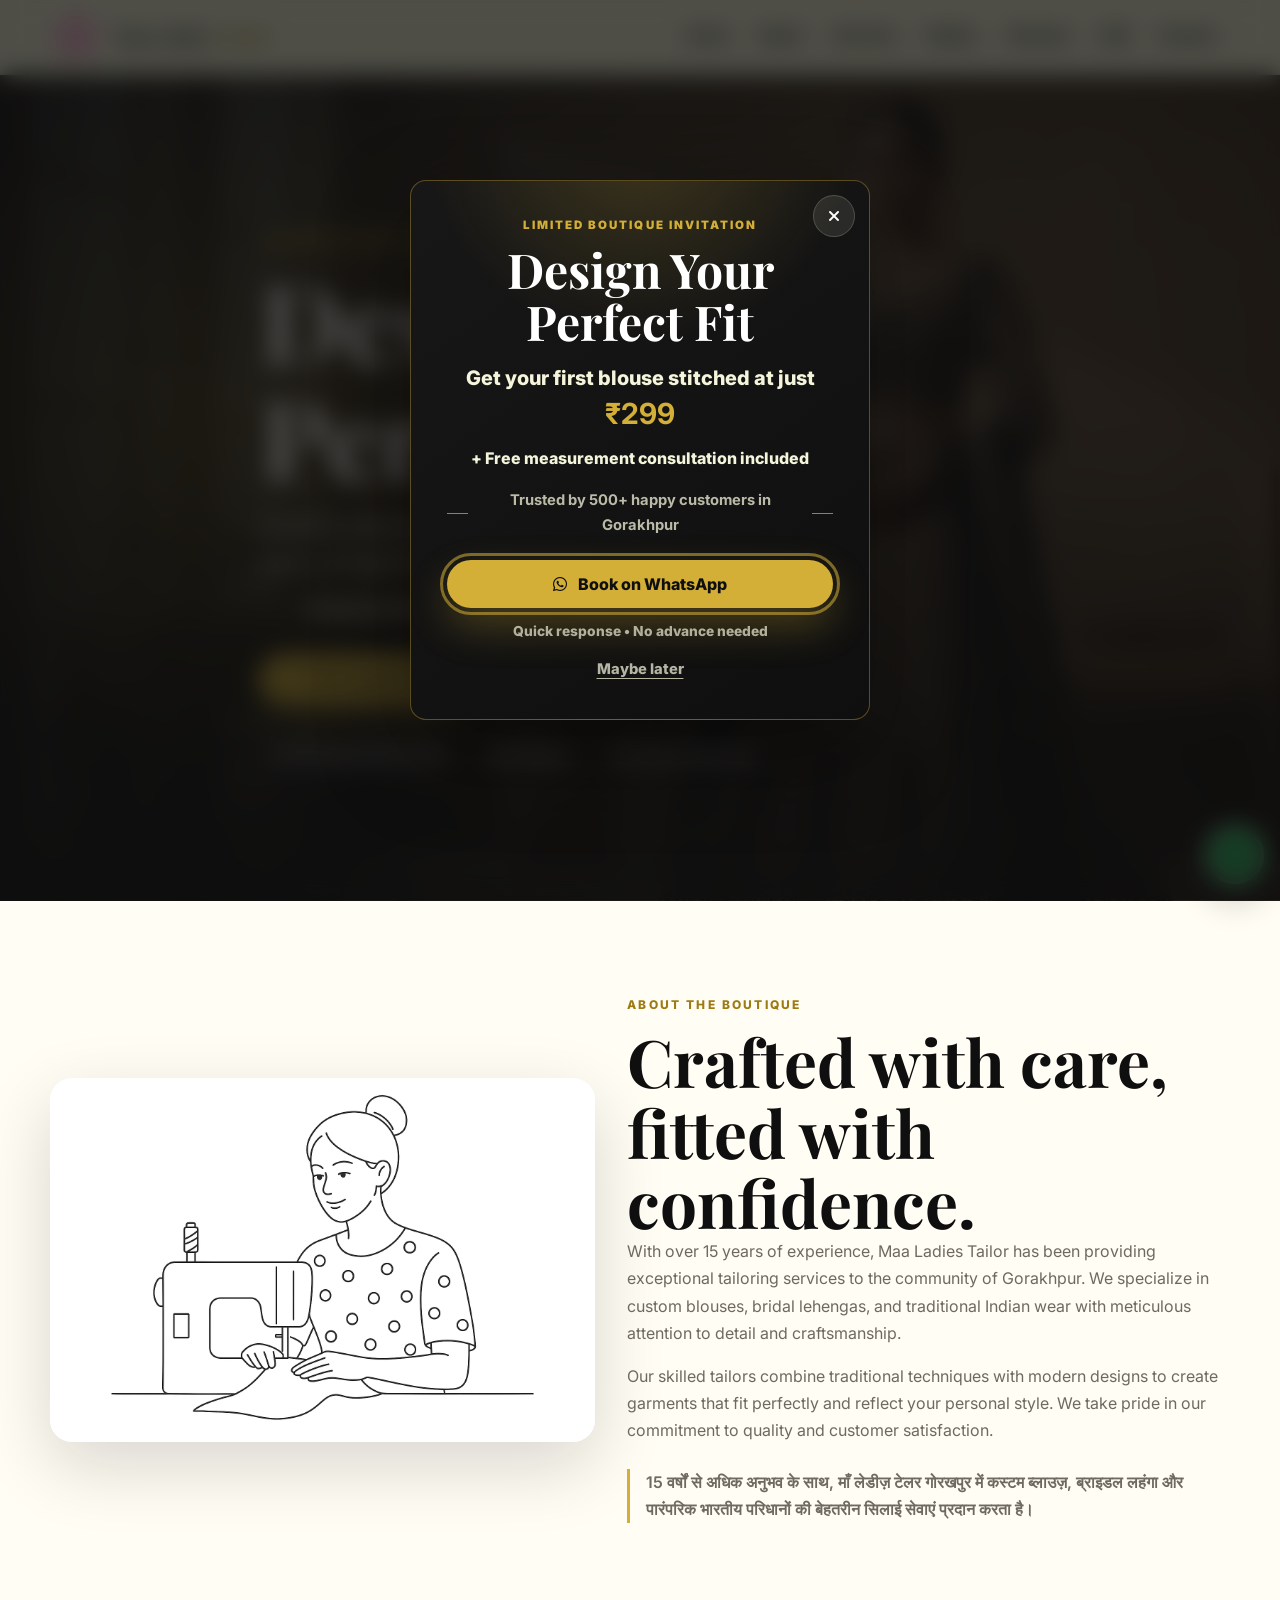
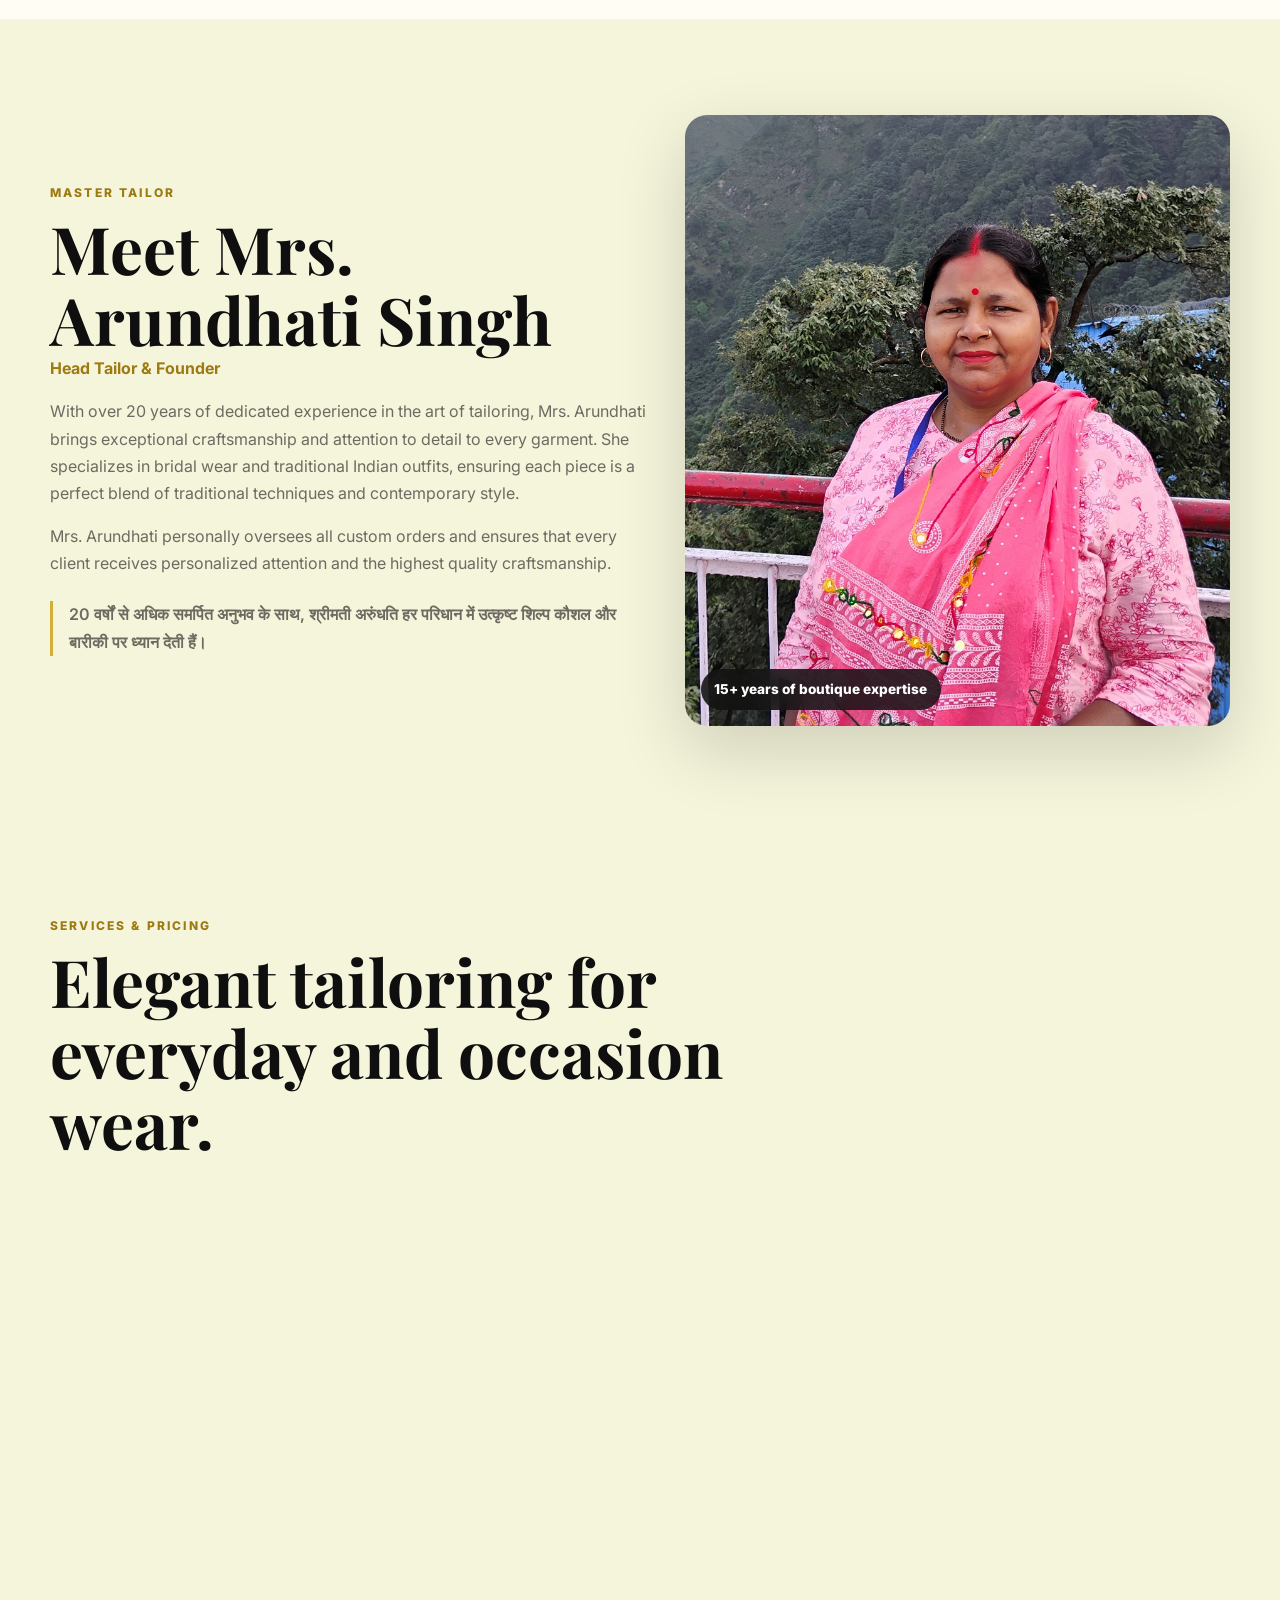
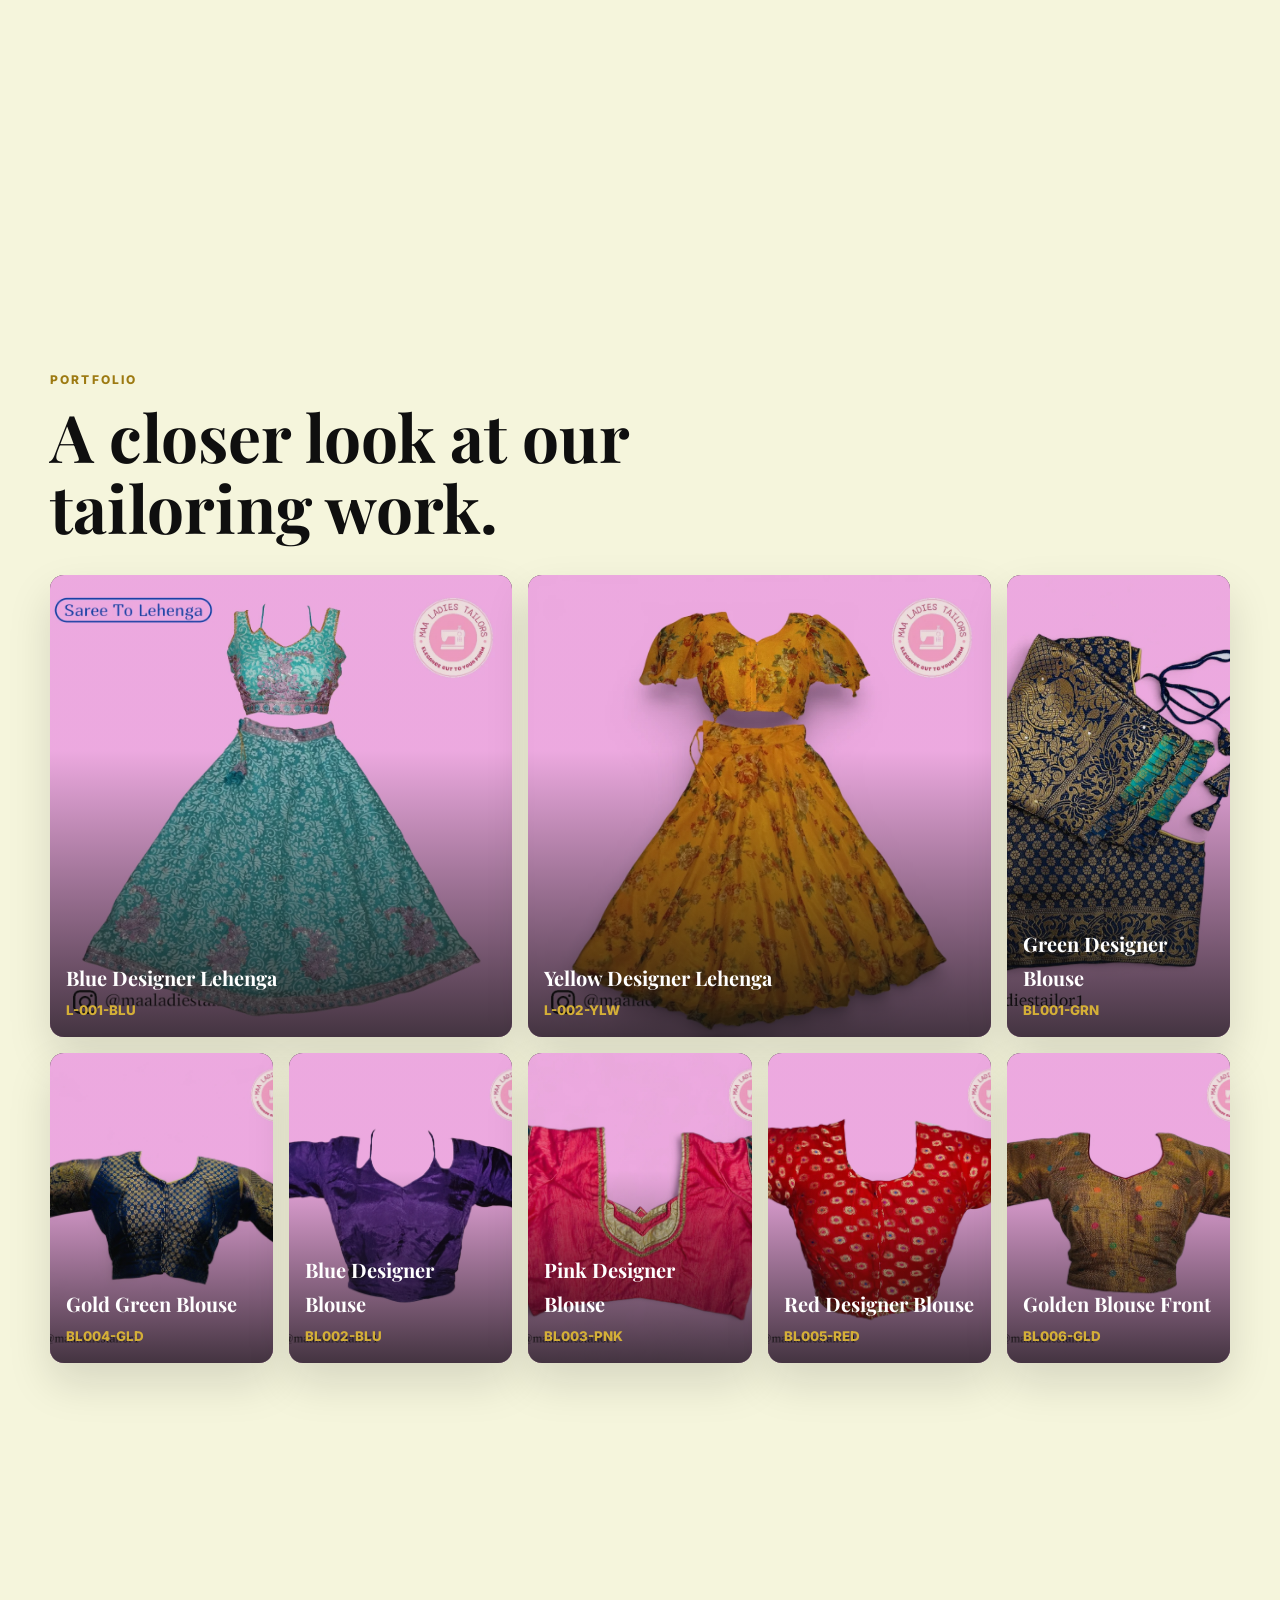
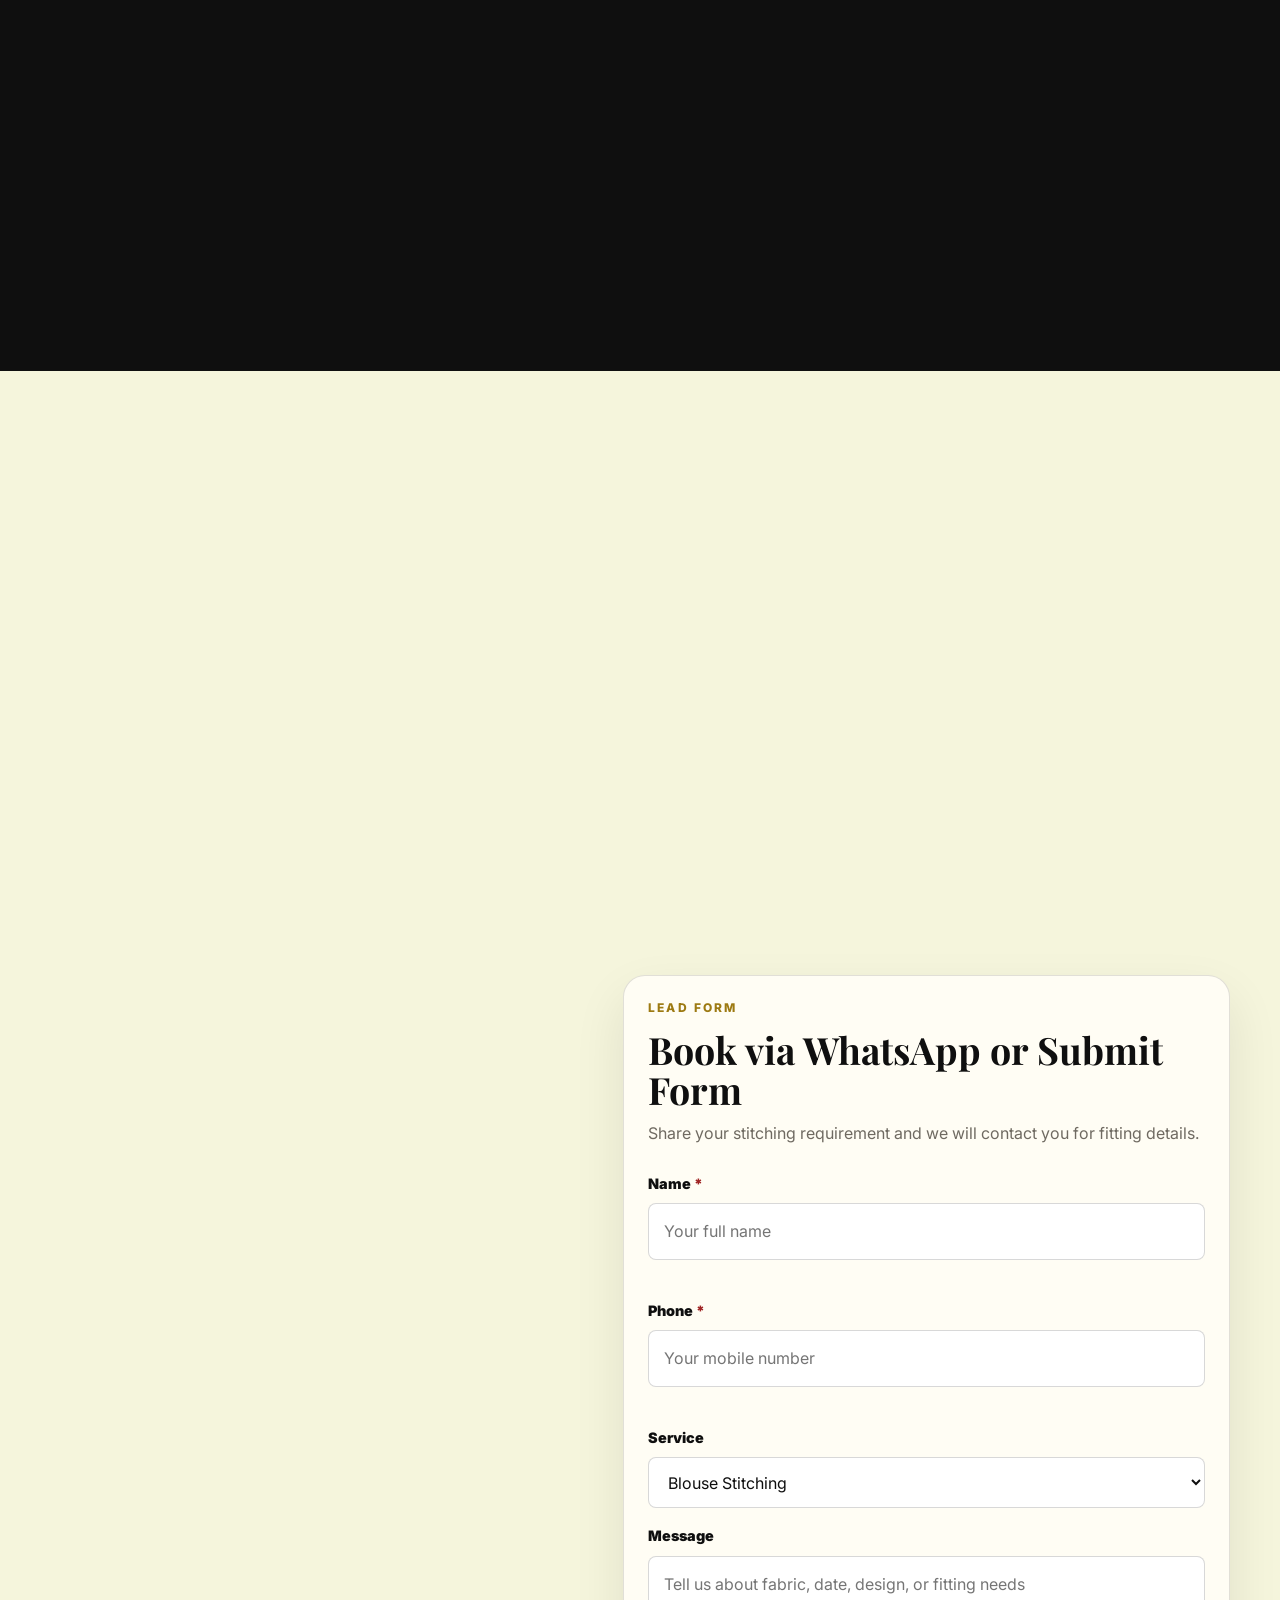
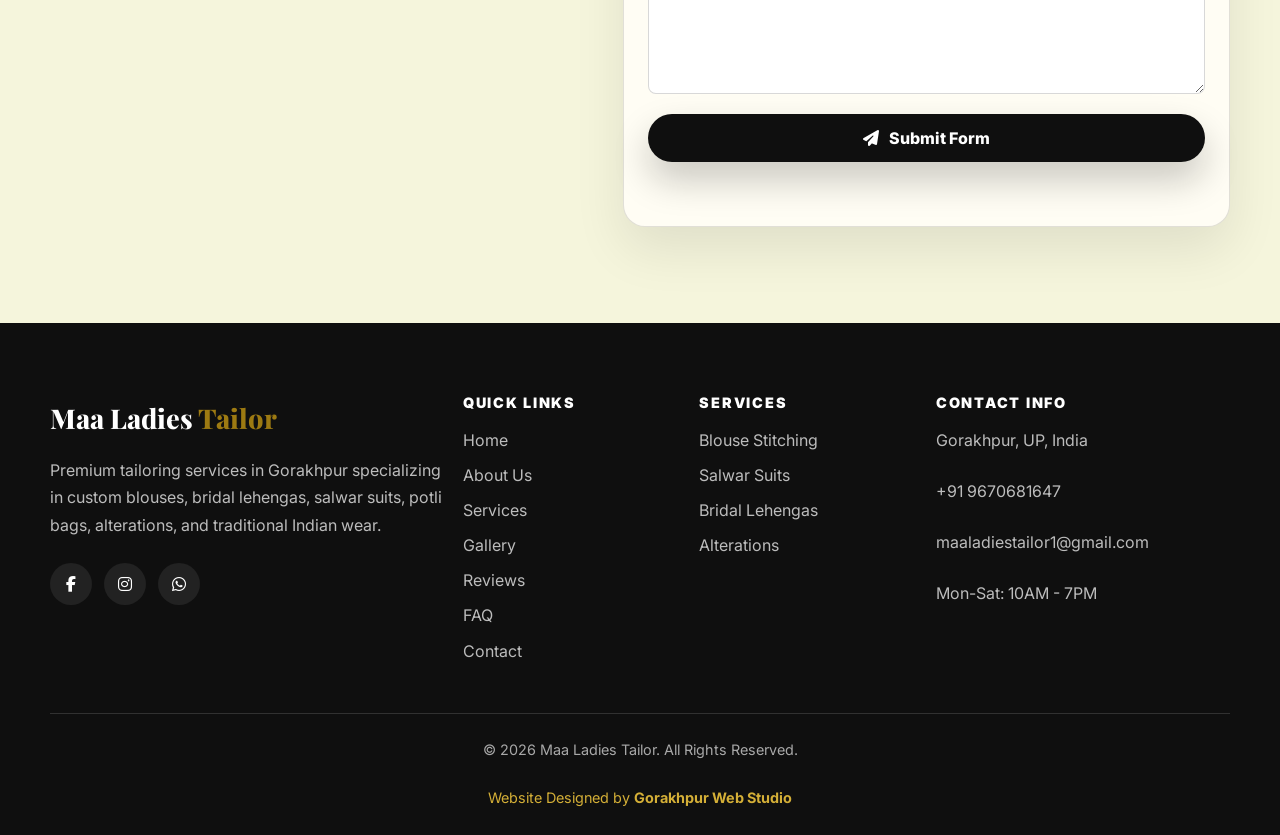
==== commit c5120c8a: "number-update" ====
--- a/index.html
+++ b/index.html
@@ -15,7 +15,7 @@
     <meta name="ICBM" content="26.7606, 83.3732">
 
     <title>Maa Ladies Tailor | Premium Blouse, Lehenga & Suit Stitching in Gorakhpur</title>
-    <link rel="canonical" href="https://maaladiestailor.com/">
+    <link rel="canonical" href="https://maaladiestailor.in/">
     <link rel="icon" type="image/webp" href="photo/roundlogo.webp">
     <link rel="apple-touch-icon" href="photo/roundlogo.webp">
 
@@ -23,13 +23,13 @@
     <meta property="og:locale" content="en_IN">
     <meta property="og:title" content="Maa Ladies Tailor | Premium Tailoring in Gorakhpur">
     <meta property="og:description" content="Custom blouses, bridal lehengas, salwar suits, potli bags, and expert alterations with 15+ years of experience in Gorakhpur.">
-    <meta property="og:url" content="https://maaladiestailor.com/">
-    <meta property="og:image" content="https://maaladiestailor.com/photo/banner.webp">
+    <meta property="og:url" content="https://maaladiestailor.in/">
+    <meta property="og:image" content="https://maaladiestailor.in/photo/banner.webp">
     <meta property="og:site_name" content="Maa Ladies Tailor">
     <meta name="twitter:card" content="summary_large_image">
     <meta name="twitter:title" content="Maa Ladies Tailor | Best Tailoring Services in Gorakhpur">
     <meta name="twitter:description" content="Expert tailoring for blouses, lehengas, salwar suits, potli bags, and more in Gorakhpur.">
-    <meta name="twitter:image" content="https://maaladiestailor.com/photo/banner.webp">
+    <meta name="twitter:image" content="https://maaladiestailor.in/photo/banner.webp">
 
     <link rel="preconnect" href="https://fonts.googleapis.com">
     <link rel="preconnect" href="https://fonts.gstatic.com" crossorigin>
@@ -41,13 +41,13 @@
         {
             "@context": "https://schema.org",
             "@type": ["LocalBusiness", "ProfessionalService"],
-            "@id": "https://maaladiestailor.com/#business",
+            "@id": "https://maaladiestailor.in/#business",
             "name": "Maa Ladies Tailor",
             "alternateName": "Maa Ladies Tailoring Boutique",
-            "url": "https://maaladiestailor.com/",
-            "logo": "https://maaladiestailor.com/photo/roundlogo.webp",
-            "image": "https://maaladiestailor.com/photo/banner.webp",
-            "telephone": "+91 7518007867",
+            "url": "https://maaladiestailor.in/",
+            "logo": "https://maaladiestailor.in/photo/roundlogo.webp",
+            "image": "https://maaladiestailor.in/photo/banner.webp",
+            "telephone": "+91 9670681647",
             "email": "maaladiestailor1@gmail.com",
             "priceRange": "INR INR",
             "description": "Maa Ladies Tailor in Gorakhpur offers expert stitching for blouses, lehengas, salwar suits, potli bags, bridal outfits, and alterations.",
@@ -76,7 +76,7 @@
             },
             "sameAs": [
                 "https://www.instagram.com/maaladiestailor1/",
-                "https://wa.me/917518007867"
+                "https://wa.me/919670681647"
             ]
         }
     </script>
@@ -226,11 +226,11 @@
                 <p class="hero-copy">Custom stitching crafted with precision, elegance, and 20+ years of expertise.</p>
                 <p class="hero-trust">Trusted by 500+ happy customers in Gorakhpur</p>
                 <div class="hero-actions" aria-label="Primary actions">
-                    <a class="btn btn-hero-primary whatsapp-link" href="https://wa.me/917518007867?text=Hello%2C%20I%20want%20to%20book%20an%20appointment" target="_blank" rel="noopener" aria-label="Book an appointment on WhatsApp with Maa Ladies Tailor">
+                    <a class="btn btn-hero-primary whatsapp-link" href="https://wa.me/919670681647?text=Hello%2C%20I%20want%20to%20book%20an%20appointment" target="_blank" rel="noopener" aria-label="Book an appointment on WhatsApp with Maa Ladies Tailor">
                         <i class="fa-brands fa-whatsapp" aria-hidden="true"></i>
                         WhatsApp Booking
                     </a>
-                    <a class="btn btn-hero-secondary" href="tel:+917518007867" aria-label="Call Maa Ladies Tailor now at +91 7518007867">
+                    <a class="btn btn-hero-secondary" href="tel:+919670681647" aria-label="Call Maa Ladies Tailor now at +91 9670681647">
                         <i class="fa-solid fa-phone" aria-hidden="true"></i>
                         Call Now
                     </a>
@@ -542,7 +542,7 @@
                             <i class="fa-solid fa-phone" aria-hidden="true"></i>
                             <div>
                                 <h3>Phone</h3>
-                                <p><a href="tel:+917518007867">+91 7518007867</a></p>
+                                <p><a href="tel:+919670681647">+91 9670681647</a></p>
                             </div>
                         </article>
                         <article class="contact-item">
@@ -560,7 +560,7 @@
                                 <p>Sunday: Closed</p>
                             </div>
                         </article>
-                        <a class="btn btn-primary whatsapp-link" href="https://wa.me/917518007867?text=Hello%2C%20I%20want%20to%20contact%20you%20for%20tailoring" target="_blank" rel="noopener">
+                        <a class="btn btn-primary whatsapp-link" href="https://wa.me/919670681647?text=Hello%2C%20I%20want%20to%20contact%20you%20for%20tailoring" target="_blank" rel="noopener">
                             <i class="fa-brands fa-whatsapp" aria-hidden="true"></i>
                             Book via WhatsApp
                         </a>
@@ -652,7 +652,7 @@
             <p class="offer-bonus">+ Free measurement consultation included</p>
             <p class="offer-trust" id="offerDescription">Trusted by 500+ happy customers in Gorakhpur</p>
 
-            <a class="btn offer-cta whatsapp-link" href="https://wa.me/917518007867?text=Hello%2C%20I%20want%20to%20book%20blouse%20stitching%20offer" target="_blank" rel="noopener" aria-label="Book blouse stitching offer on WhatsApp">
+            <a class="btn offer-cta whatsapp-link" href="https://wa.me/919670681647?text=Hello%2C%20I%20want%20to%20book%20blouse%20stitching%20offer" target="_blank" rel="noopener" aria-label="Book blouse stitching offer on WhatsApp">
                 <i class="fa-brands fa-whatsapp" aria-hidden="true"></i>
                 Book on WhatsApp
             </a>
@@ -662,11 +662,11 @@
         </div>
     </div>
 
-    <a class="whatsapp-float whatsapp-link" id="whatsappFloat" href="https://wa.me/917518007867?text=Hello%2C%20I%20want%20to%20book%20an%20appointment" target="_blank" rel="noopener" aria-label="Chat with Maa Ladies Tailor on WhatsApp">
+    <a class="whatsapp-float whatsapp-link" id="whatsappFloat" href="https://wa.me/919670681647?text=Hello%2C%20I%20want%20to%20book%20an%20appointment" target="_blank" rel="noopener" aria-label="Chat with Maa Ladies Tailor on WhatsApp">
         <i class="fa-brands fa-whatsapp" aria-hidden="true"></i>
     </a>
 
-    <a class="call-float" href="tel:+917518007867" aria-label="Call Maa Ladies Tailor now at +91 7518007867">
+    <a class="call-float" href="tel:+919670681647" aria-label="Call Maa Ladies Tailor now at +91 9670681647">
         <i class="fa-solid fa-phone" aria-hidden="true"></i>
         <span>Call Now</span>
     </a>
@@ -679,7 +679,7 @@
                 <div class="social-links">
                     <a href="#" aria-label="Facebook"><i class="fa-brands fa-facebook-f" aria-hidden="true"></i></a>
                     <a href="https://www.instagram.com/maaladiestailor1/" target="_blank" rel="noopener" aria-label="Instagram"><i class="fa-brands fa-instagram" aria-hidden="true"></i></a>
-                    <a href="https://wa.me/917518007867" target="_blank" rel="noopener" aria-label="WhatsApp"><i class="fa-brands fa-whatsapp" aria-hidden="true"></i></a>
+                    <a href="https://wa.me/919670681647" target="_blank" rel="noopener" aria-label="WhatsApp"><i class="fa-brands fa-whatsapp" aria-hidden="true"></i></a>
                 </div>
             </div>
             <nav class="footer-links" aria-label="Footer navigation">
@@ -702,7 +702,7 @@
             <div class="footer-links">
                 <h2>Contact Info</h2>
                 <p>Gorakhpur, UP, India</p>
-                <p><a href="tel:+917518007867">+91 7518007867</a></p>
+                <p><a href="tel:+919670681647">+91 9670681647</a></p>
                 <p><a href="mailto:maaladiestailor1@gmail.com">maaladiestailor1@gmail.com</a></p>
                 <p>Mon-Sat: 10AM - 7PM</p>
             </div>
